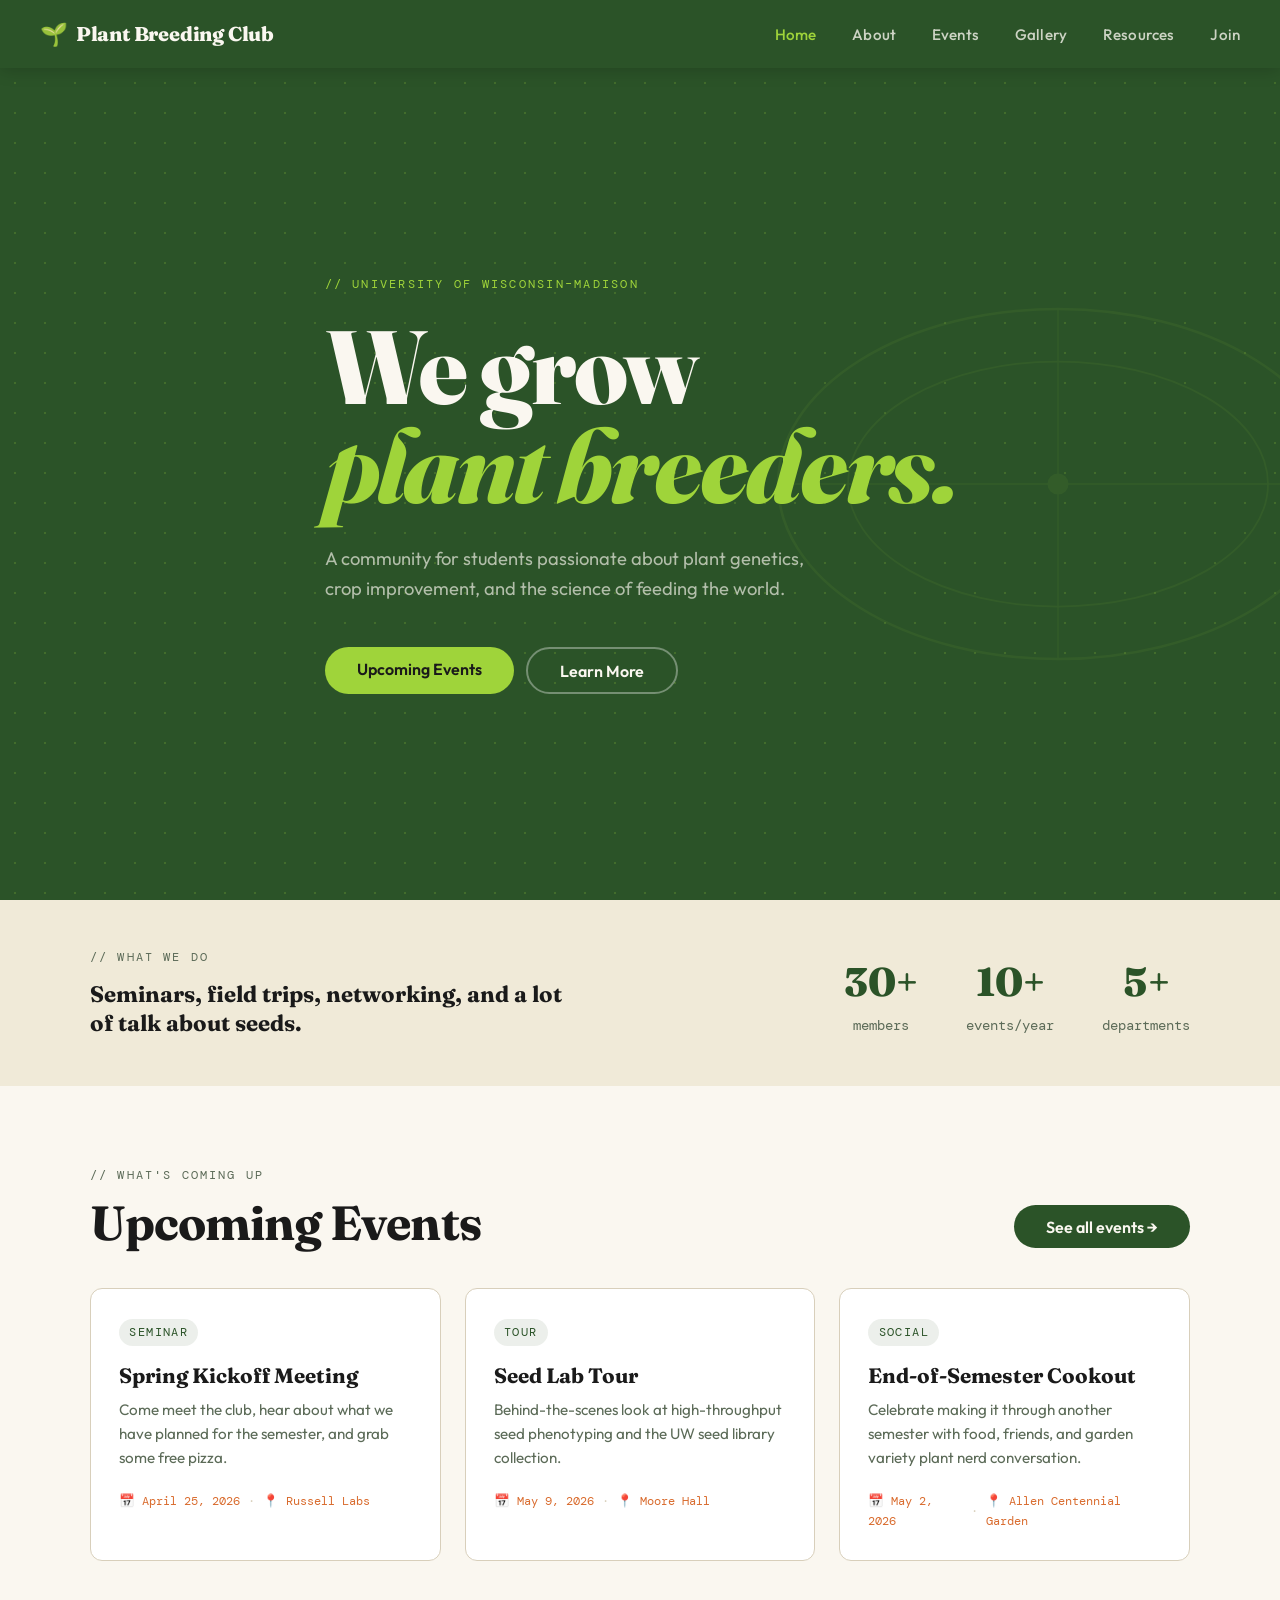
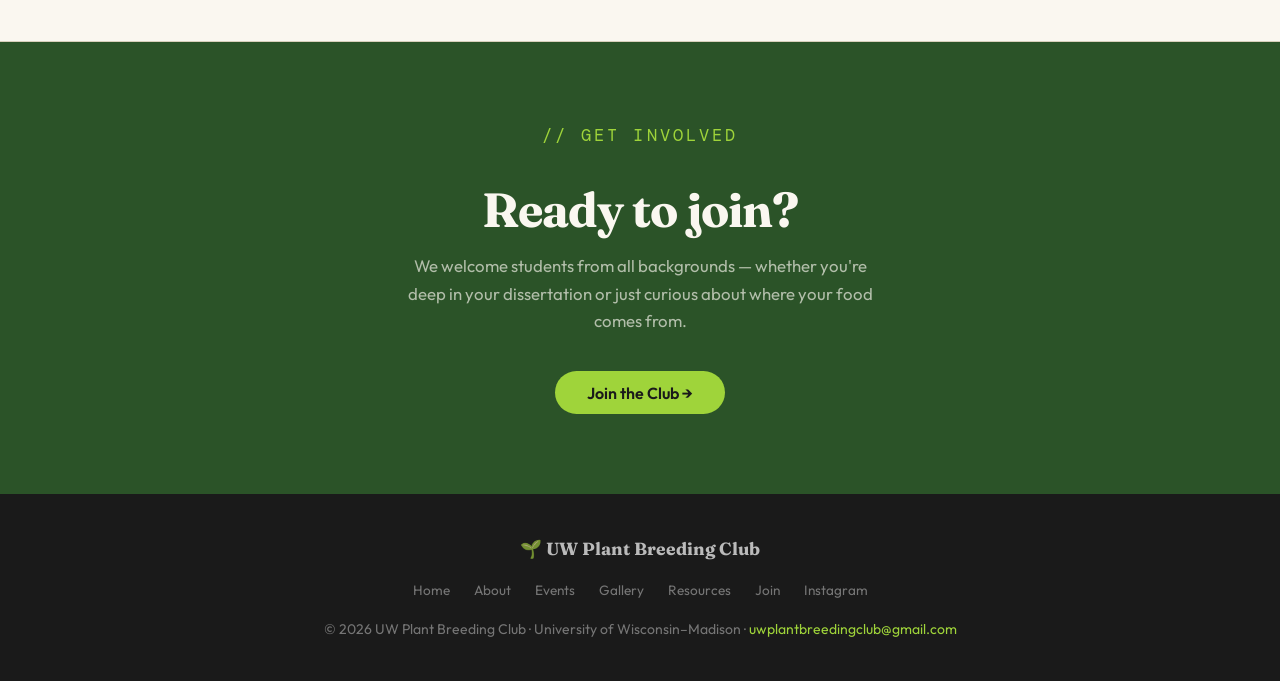
==== index.html @ 37b8fe3c "JAM More Updates. Thanks Claude" ====
<!DOCTYPE html>
<html lang="en">
<head>
  <meta charset="UTF-8" />
  <meta name="viewport" content="width=device-width, initial-scale=1.0" />
  <title>UW Plant Breeding Club</title>
  <meta name="description" content="The Plant Breeding Club at the University of Wisconsin–Madison. Growing the next generation of plant scientists." />
  <link rel="stylesheet" href="style.css" />
</head>
<body>

  <!-- ===================== NAV ===================== -->
  <nav class="nav">
    <a href="index.html" class="nav-logo">
      <span class="leaf">🌱</span> Plant Breeding Club
    </a>
    <button class="nav-hamburger" aria-label="Toggle menu">
      <span></span><span></span><span></span>
    </button>
    <ul class="nav-links">
      <li><a href="index.html">Home</a></li>
      <li><a href="about.html">About</a></li>
      <li><a href="events.html">Events</a></li>
      <li><a href="gallery.html">Gallery</a></li>
      <li><a href="resources.html">Resources</a></li>
      <li><a href="join.html">Join</a></li>
    </ul>
  </nav>

  <!-- ===================== HERO ===================== -->
  <section class="hero">
    <div class="hero-bg"></div>

    <!-- Decorative SVG seed shape -->
    <svg class="hero-blob" viewBox="0 0 400 400" xmlns="http://www.w3.org/2000/svg" aria-hidden="true">
      <ellipse cx="200" cy="200" rx="160" ry="100" fill="none" stroke="#9fd43a" stroke-width="1.5" />
      <ellipse cx="200" cy="200" rx="120" ry="70" fill="none" stroke="#9fd43a" stroke-width="1" />
      <line x1="40" y1="200" x2="360" y2="200" stroke="#9fd43a" stroke-width="0.75" />
      <line x1="200" y1="100" x2="200" y2="300" stroke="#9fd43a" stroke-width="0.75" />
      <circle cx="200" cy="200" r="6" fill="#9fd43a" />
    </svg>

    <div class="hero-content">
      <p class="hero-tag">// University of Wisconsin–Madison</p>
      <h1>We grow<br /><em>plant breeders.</em></h1>
      <p class="hero-sub">
        A community for students passionate about plant genetics, crop improvement,
        and the science of feeding the world.
      </p>
      <div class="hero-btns">
        <a href="events.html" class="btn btn-lime">Upcoming Events</a>
        <a href="about.html" class="btn btn-outline">Learn More</a>
      </div>
    </div>
  </section>

  <!-- ===================== INTRO STRIP ===================== -->
  <section style="background: var(--cream-dk); padding: 3rem 2.5rem;">
    <div class="section-inner" style="display: flex; align-items: center; justify-content: space-between; gap: 2rem; flex-wrap: wrap;">
      <div>
        <p class="tag">// What we do</p>
        <p style="font-family: var(--font-display); font-size: 1.4rem; font-weight: 700; color: var(--dark); max-width: 480px; line-height: 1.3;">
          Seminars, field trips, networking, and a lot of talk about seeds.
        </p>
      </div>
      <div style="display: flex; gap: 3rem; flex-wrap: wrap;">
        <div style="text-align: center;">
          <div style="font-family: var(--font-display); font-size: 2.5rem; font-weight: 800; color: var(--green);">
            <!--UPDATE: number of members -->
            30+
          </div>
          <div style="font-size: 0.85rem; color: var(--muted); font-family: var(--font-mono);">members</div>
        </div>
        <div style="text-align: center;">
          <div style="font-family: var(--font-display); font-size: 2.5rem; font-weight: 800; color: var(--green);">
            <!--UPDATE: events per year -->
            10+
          </div>
          <div style="font-size: 0.85rem; color: var(--muted); font-family: var(--font-mono);">events/year</div>
        </div>
        <div style="text-align: center;">
          <div style="font-family: var(--font-display); font-size: 2.5rem; font-weight: 800; color: var(--green);">
            <!--UPDATE: number of departments or programs represented -->
            5+
          </div>
          <div style="font-size: 0.85rem; color: var(--muted); font-family: var(--font-mono);">departments</div>
        </div>
      </div>
    </div>
  </section>

  <!-- ===================== UPCOMING EVENTS ===================== -->
  <section>
    <div class="section-inner">
      <div class="section-header">
        <div>
          <p class="tag">// What's coming up</p>
          <h2 class="section-title">Upcoming Events</h2>
        </div>
        <a href="events.html" class="btn btn-green">See all events →</a>
      </div>

      <div class="card-grid">

        <!-- EVENT CARD 1 — UPDATE as needed -->
        <div class="card">
          <span class="card-badge">Seminar</span>
          <h3>Spring Kickoff Meeting</h3>
          <p>Come meet the club, hear about what we have planned for the semester, and grab some free pizza.</p>
          <div class="card-meta">
            <span>📅 April 25, 2026</span>
            <span class="dot">·</span>
            <span>📍 Russell Labs</span>
          </div>
        </div>

        <!-- EVENT CARD 2 — UPDATE as needed -->
        <div class="card">
          <span class="card-badge">Tour</span>
          <h3>Seed Lab Tour</h3>
          <p>Behind-the-scenes look at high-throughput seed phenotyping and the UW seed library collection.</p>
          <div class="card-meta">
            <span>📅 May 9, 2026</span>
            <span class="dot">·</span>
            <span>📍 Moore Hall</span>
          </div>
        </div>

        <!-- EVENT CARD 3 — UPDATE as needed -->
        <div class="card">
          <span class="card-badge">Social</span>
          <h3>End-of-Semester Cookout</h3>
          <p>Celebrate making it through another semester with food, friends, and garden variety plant nerd conversation.</p>
          <div class="card-meta">
            <span>📅 May 2, 2026</span>
            <span class="dot">·</span>
            <span>📍 Allen Centennial Garden</span>
          </div>
        </div>

      </div>
    </div>
  </section>

  <hr />

  <!-- ===================== CTA BAND ===================== -->
  <section class="cta-band">
    <div class="section-inner">
      <p class="tag" style="color: var(--lime);">// Get involved</p>
      <h2 class="section-title">Ready to join?</h2>
      <p>
        We welcome students from all backgrounds — whether you're deep in your dissertation
        or just curious about where your food comes from.
      </p>
      <!--UPDATE: replace # with your actual signup link -->
      <a href="join.html" class="btn btn-lime">Join the Club →</a>
    </div>
  </section>

  <!-- ===================== FOOTER ===================== -->
  <footer>
    <div class="footer-inner">
      <div class="footer-logo">🌱 UW Plant Breeding Club</div>
      <ul class="footer-links">
        <li><a href="index.html">Home</a></li>
        <li><a href="about.html">About</a></li>
        <li><a href="events.html">Events</a></li>
        <li><a href="gallery.html">Gallery</a></li>
        <li><a href="resources.html">Resources</a></li>
        <li><a href="join.html">Join</a></li>
        <!--UPDATE: replace with your actual Instagram URL -->
        <li><a href="https://instagram.com/uwplantbreedingclub" target="_blank" rel="noopener">Instagram</a></li>
      </ul>
      <!--UPDATE: year and contact email -->
      <p>© 2026 UW Plant Breeding Club · University of Wisconsin–Madison · <a href="mailto:uwplantbreedingclub@gmail.com">uwplantbreedingclub@gmail.com</a></p>
    </div>
  </footer>

  <script src="script.js"></script>
</body>
</html>
---- style.css ----
/* ============================================================
   UW Plant Breeding Club — Main Stylesheet
   ============================================================ */

@import url('https://fonts.googleapis.com/css2?family=Fraunces:ital,opsz,wght@0,9..144,300..900;1,9..144,300..900&family=Outfit:wght@300;400;500;600&family=DM+Mono:ital,wght@0,400;0,500;1,400&display=swap');

/* ---- Variables ---- */
:root {
  --green:     #2b5328;
  --green-lt:  #3d7a38;
  --lime:      #9fd43a;
  --cream:     #faf7f0;
  --cream-dk:  #f0ead8;
  --dark:      #1a1a1a;
  --muted:     #5c6b58;
  --border:    #d8cfbb;
  --orange:    #d96b2d;

  --font-display: 'Fraunces', serif;
  --font-body:    'Outfit', sans-serif;
  --font-mono:    'DM Mono', monospace;

  --nav-h:  68px;
  --radius: 12px;
  --shadow: 0 4px 24px rgba(43, 83, 40, 0.12);
}

/* ---- Reset ---- */
*, *::before, *::after { box-sizing: border-box; margin: 0; padding: 0; }
html { scroll-behavior: smooth; }

body {
  font-family: var(--font-body);
  background: var(--cream);
  color: var(--dark);
  line-height: 1.65;
  overflow-x: hidden;
}

img { max-width: 100%; display: block; }
a { color: var(--green); text-decoration: none; }
a:hover { text-decoration: underline; }

/* ============================================================
   NAVIGATION
   ============================================================ */

.nav {
  position: sticky;
  top: 0;
  z-index: 100;
  background: var(--green);
  height: var(--nav-h);
  display: flex;
  align-items: center;
  justify-content: space-between;
  padding: 0 2.5rem;
  box-shadow: 0 2px 16px rgba(0, 0, 0, 0.18);
}

.nav-logo {
  font-family: var(--font-display);
  font-weight: 800;
  font-size: 1.25rem;
  color: var(--cream);
  letter-spacing: -0.01em;
  display: flex;
  align-items: center;
  gap: 0.5rem;
  line-height: 1;
}
.nav-logo:hover { text-decoration: none; }
.nav-logo .leaf { font-size: 1.4rem; }

.nav-links {
  display: flex;
  gap: 2.25rem;
  list-style: none;
}

.nav-links a {
  font-family: var(--font-body);
  font-weight: 500;
  font-size: 0.95rem;
  color: rgba(250, 247, 240, 0.78);
  transition: color 0.2s;
  letter-spacing: 0.01em;
}
.nav-links a:hover,
.nav-links a.active {
  color: var(--lime);
  text-decoration: none;
}

/* Hamburger */
.nav-hamburger {
  display: none;
  flex-direction: column;
  gap: 5px;
  cursor: pointer;
  background: none;
  border: none;
  padding: 4px;
}
.nav-hamburger span {
  display: block;
  width: 26px;
  height: 2px;
  background: var(--cream);
  border-radius: 2px;
  transition: all 0.3s;
}
.nav-hamburger.open span:nth-child(1) { transform: translateY(7px) rotate(45deg); }
.nav-hamburger.open span:nth-child(2) { opacity: 0; }
.nav-hamburger.open span:nth-child(3) { transform: translateY(-7px) rotate(-45deg); }

/* ============================================================
   HERO — index.html only
   ============================================================ */

.hero {
  min-height: calc(100vh - var(--nav-h));
  display: flex;
  align-items: center;
  justify-content: center;
  padding: 5rem 2.5rem;
  background: var(--green);
  position: relative;
  overflow: hidden;
}

/* Dotted seed grid background */
.hero-bg {
  position: absolute;
  inset: 0;
  background-image: radial-gradient(circle, rgba(159, 212, 58, 0.2) 1.5px, transparent 1.5px);
  background-size: 30px 30px;
  pointer-events: none;
}

/* Decorative blob */
.hero-blob {
  position: absolute;
  right: -10%;
  top: 50%;
  transform: translateY(-50%);
  width: 55vw;
  max-width: 700px;
  opacity: 0.07;
  pointer-events: none;
}

.hero-content {
  position: relative;
  z-index: 1;
  max-width: 820px;
}

.hero-tag {
  font-family: var(--font-mono);
  font-size: 0.78rem;
  letter-spacing: 0.18em;
  text-transform: uppercase;
  color: var(--lime);
  margin-bottom: 1.5rem;
}

.hero h1 {
  font-family: var(--font-display);
  font-size: clamp(3.2rem, 10vw, 6.5rem);
  font-weight: 800;
  color: var(--cream);
  line-height: 0.95;
  letter-spacing: -0.025em;
  margin-bottom: 1.75rem;
}
.hero h1 em {
  font-style: italic;
  color: var(--lime);
}

.hero-sub {
  font-size: 1.15rem;
  color: rgba(250, 247, 240, 0.65);
  max-width: 480px;
  margin-bottom: 2.75rem;
  line-height: 1.6;
}

.hero-btns {
  display: flex;
  flex-wrap: wrap;
  gap: 0.75rem;
}

/* ============================================================
   BUTTONS
   ============================================================ */

.btn {
  display: inline-block;
  padding: 0.85rem 2rem;
  border-radius: 100px;
  font-family: var(--font-body);
  font-weight: 600;
  font-size: 1rem;
  transition: all 0.2s;
  cursor: pointer;
  border: none;
  line-height: 1;
}

.btn-lime {
  background: var(--lime);
  color: var(--dark);
}
.btn-lime:hover {
  background: #b0e04a;
  transform: translateY(-2px);
  box-shadow: 0 8px 24px rgba(159, 212, 58, 0.4);
  text-decoration: none;
}

.btn-outline {
  background: transparent;
  color: var(--cream);
  border: 2px solid rgba(255, 255, 255, 0.35);
}
.btn-outline:hover {
  border-color: var(--lime);
  color: var(--lime);
  text-decoration: none;
  transform: translateY(-2px);
}

.btn-green {
  background: var(--green);
  color: var(--cream);
}
.btn-green:hover {
  background: var(--green-lt);
  transform: translateY(-2px);
  box-shadow: var(--shadow);
  text-decoration: none;
}

/* ============================================================
   PAGE HEADER — about / events / resources pages
   ============================================================ */

.page-header {
  background: var(--green);
  padding: 4.5rem 2.5rem 4rem;
  position: relative;
  overflow: hidden;
}
.page-header::after {
  content: '';
  position: absolute;
  inset: 0;
  background-image: radial-gradient(circle, rgba(159, 212, 58, 0.15) 1.5px, transparent 1.5px);
  background-size: 28px 28px;
  pointer-events: none;
}
.page-header-inner {
  max-width: 1100px;
  margin: 0 auto;
  position: relative;
  z-index: 1;
}
.page-header .tag {
  font-family: var(--font-mono);
  font-size: 0.75rem;
  letter-spacing: 0.18em;
  text-transform: uppercase;
  color: var(--lime);
  margin-bottom: 0.75rem;
}
.page-header h1 {
  font-family: var(--font-display);
  font-size: clamp(2.5rem, 6vw, 4rem);
  font-weight: 800;
  color: var(--cream);
  letter-spacing: -0.025em;
  line-height: 1;
  margin-bottom: 0.85rem;
}
.page-header p {
  color: rgba(250, 247, 240, 0.65);
  font-size: 1.1rem;
  max-width: 520px;
  line-height: 1.6;
}

/* ============================================================
   SECTIONS
   ============================================================ */

section { padding: 5rem 2.5rem; }

.section-inner {
  max-width: 1100px;
  margin: 0 auto;
}

.tag {
  font-family: var(--font-mono);
  font-size: 0.75rem;
  letter-spacing: 0.18em;
  text-transform: uppercase;
  color: var(--muted);
  margin-bottom: 0.75rem;
}

.section-title {
  font-family: var(--font-display);
  font-size: clamp(2rem, 5vw, 3rem);
  font-weight: 700;
  color: var(--dark);
  line-height: 1.05;
  margin-bottom: 1rem;
  letter-spacing: -0.02em;
}

.section-intro {
  font-size: 1.05rem;
  color: var(--muted);
  max-width: 560px;
  margin-bottom: 3rem;
  line-height: 1.65;
}

.section-header {
  display: flex;
  align-items: flex-end;
  justify-content: space-between;
  margin-bottom: 2.5rem;
  flex-wrap: wrap;
  gap: 1rem;
}
.section-header .section-title { margin-bottom: 0; }

/* ============================================================
   CARDS
   ============================================================ */

.card-grid {
  display: grid;
  grid-template-columns: repeat(auto-fill, minmax(300px, 1fr));
  gap: 1.5rem;
}

.card {
  background: white;
  border-radius: var(--radius);
  padding: 1.75rem;
  border: 1px solid var(--border);
  transition: transform 0.22s, box-shadow 0.22s;
}
.card:hover {
  transform: translateY(-5px);
  box-shadow: var(--shadow);
}

.card-badge {
  font-family: var(--font-mono);
  font-size: 0.72rem;
  letter-spacing: 0.12em;
  text-transform: uppercase;
  color: var(--green);
  background: rgba(43, 83, 40, 0.09);
  display: inline-block;
  padding: 0.25rem 0.65rem;
  border-radius: 100px;
  margin-bottom: 1.1rem;
}

.card h3 {
  font-family: var(--font-display);
  font-size: 1.3rem;
  font-weight: 700;
  margin-bottom: 0.55rem;
  color: var(--dark);
  line-height: 1.2;
}

.card p {
  font-size: 0.95rem;
  color: var(--muted);
  line-height: 1.6;
}

.card-meta {
  display: flex;
  align-items: center;
  gap: 0.5rem;
  font-family: var(--font-mono);
  font-size: 0.78rem;
  color: var(--orange);
  margin-top: 1.25rem;
}
.card-meta .dot { color: var(--border); }

/* ============================================================
   CTA BAND
   ============================================================ */

.cta-band {
  background: var(--green);
  padding: 5rem 2.5rem;
  text-align: center;
}
.cta-band .section-title { color: var(--cream); }
.cta-band p { color: rgba(250, 247, 240, 0.65); font-size: 1.05rem; max-width: 480px; margin: 0 auto 2.25rem; }

/* ============================================================
   ABOUT PAGE
   ============================================================ */

.about-grid {
  display: grid;
  grid-template-columns: 1.1fr 0.9fr;
  gap: 5rem;
  align-items: start;
}

.about-body p {
  font-size: 1.05rem;
  color: var(--muted);
  margin-bottom: 1.25rem;
  line-height: 1.7;
}
.about-body p:last-child { margin-bottom: 0; }

.stat-grid {
  display: grid;
  grid-template-columns: 1fr 1fr;
  gap: 1.1rem;
}

.stat-box {
  background: white;
  border: 1px solid var(--border);
  border-radius: var(--radius);
  padding: 1.5rem;
  text-align: center;
}
.stat-num {
  font-family: var(--font-display);
  font-size: 2.5rem;
  font-weight: 800;
  color: var(--green);
  line-height: 1;
}
.stat-label {
  font-size: 0.85rem;
  color: var(--muted);
  margin-top: 0.3rem;
}

.values-grid {
  display: grid;
  grid-template-columns: repeat(auto-fill, minmax(260px, 1fr));
  gap: 1.25rem;
  margin-top: 1rem;
}

.value-card {
  background: white;
  border: 1px solid var(--border);
  border-radius: var(--radius);
  padding: 1.5rem;
}
.value-icon { font-size: 1.75rem; margin-bottom: 0.75rem; }
.value-card h4 {
  font-family: var(--font-display);
  font-size: 1.1rem;
  font-weight: 700;
  margin-bottom: 0.4rem;
  color: var(--dark);
}
.value-card p { font-size: 0.9rem; color: var(--muted); line-height: 1.55; }

/* ============================================================
   EVENTS PAGE
   ============================================================ */

.events-list { display: grid; gap: 1.25rem; }

.event-card {
  background: white;
  border: 1px solid var(--border);
  border-radius: var(--radius);
  padding: 1.75rem 2rem;
  display: grid;
  grid-template-columns: auto 1fr auto;
  gap: 1.75rem;
  align-items: center;
  transition: transform 0.2s, box-shadow 0.2s;
}
.event-card:hover {
  transform: translateX(4px);
  box-shadow: var(--shadow);
}

.event-date-box {
  text-align: center;
  background: var(--green);
  color: var(--cream);
  border-radius: 10px;
  padding: 0.75rem 1rem;
  min-width: 64px;
}
.event-month {
  font-family: var(--font-mono);
  font-size: 0.68rem;
  letter-spacing: 0.12em;
  text-transform: uppercase;
  color: var(--lime);
  line-height: 1;
}
.event-day {
  font-family: var(--font-display);
  font-size: 2rem;
  font-weight: 800;
  line-height: 1.1;
}

.event-info h3 {
  font-family: var(--font-display);
  font-size: 1.2rem;
  font-weight: 700;
  color: var(--dark);
  margin-bottom: 0.3rem;
}
.event-info p { font-size: 0.9rem; color: var(--muted); line-height: 1.5; }
.event-meta {
  display: flex;
  gap: 1rem;
  margin-top: 0.5rem;
  font-family: var(--font-mono);
  font-size: 0.75rem;
  color: var(--muted);
}
.event-type-badge {
  display: inline-block;
  font-family: var(--font-mono);
  font-size: 0.68rem;
  letter-spacing: 0.1em;
  text-transform: uppercase;
  padding: 0.2rem 0.55rem;
  border-radius: 100px;
  background: rgba(43, 83, 40, 0.09);
  color: var(--green);
}

/* ============================================================
   RESOURCES PAGE
   ============================================================ */

.resources-section { padding: 3.5rem 2.5rem; }
.resources-section + .resources-section { padding-top: 0; }

.resource-group { margin-bottom: 3rem; }
.resource-group-title {
  font-family: var(--font-display);
  font-size: 1.5rem;
  font-weight: 700;
  color: var(--dark);
  margin-bottom: 1.1rem;
  display: flex;
  align-items: center;
  gap: 0.5rem;
}

.resource-list { display: grid; gap: 0.85rem; }

.resource-item {
  background: white;
  border: 1px solid var(--border);
  border-radius: var(--radius);
  padding: 1.1rem 1.5rem;
  display: flex;
  align-items: center;
  gap: 1.1rem;
  transition: all 0.2s;
  text-decoration: none;
}
.resource-item:hover {
  border-color: var(--green);
  box-shadow: var(--shadow);
  transform: translateX(5px);
  text-decoration: none;
}
.resource-icon { font-size: 1.4rem; flex-shrink: 0; }
.resource-text h4 {
  font-size: 0.95rem;
  font-weight: 600;
  color: var(--dark);
  margin-bottom: 0.15rem;
}
.resource-text p { font-size: 0.85rem; color: var(--muted); line-height: 1.4; }
.resource-arrow {
  margin-left: auto;
  color: var(--muted);
  font-size: 1.1rem;
  flex-shrink: 0;
  transition: transform 0.2s, color 0.2s;
}
.resource-item:hover .resource-arrow {
  transform: translateX(3px);
  color: var(--green);
}

/* ============================================================
   FOOTER
   ============================================================ */

footer {
  background: var(--dark);
  color: rgba(255, 255, 255, 0.4);
  padding: 2.5rem 2.5rem;
  text-align: center;
  font-size: 0.875rem;
}
footer a { color: var(--lime); }
footer a:hover { color: #b0e04a; }
.footer-inner { max-width: 1100px; margin: 0 auto; }
.footer-logo {
  font-family: var(--font-display);
  font-size: 1.1rem;
  font-weight: 700;
  color: rgba(255, 255, 255, 0.7);
  margin-bottom: 0.5rem;
}
.footer-links {
  display: flex;
  justify-content: center;
  gap: 1.5rem;
  list-style: none;
  margin: 1rem 0;
  flex-wrap: wrap;
}
.footer-links a { color: rgba(255, 255, 255, 0.4); font-size: 0.85rem; }
.footer-links a:hover { color: var(--lime); }

/* ============================================================
   DIVIDER
   ============================================================ */

hr {
  border: none;
  border-top: 1px solid var(--border);
  margin: 0;
}

/* ============================================================
   RESPONSIVE
   ============================================================ */

@media (max-width: 768px) {
  .nav { padding: 0 1.5rem; }

  .nav-links {
    display: none;
    flex-direction: column;
    position: absolute;
    top: var(--nav-h);
    left: 0;
    right: 0;
    background: var(--green);
    padding: 1.25rem 1.5rem 1.75rem;
    gap: 1.1rem;
    box-shadow: 0 8px 24px rgba(0, 0, 0, 0.15);
  }
  .nav-links.open { display: flex; }
  .nav-hamburger { display: flex; }

  section { padding: 3.5rem 1.5rem; }
  .page-header { padding: 3rem 1.5rem 2.75rem; }

  .hero { padding: 3.5rem 1.5rem; min-height: auto; }
  .hero h1 { font-size: clamp(2.8rem, 14vw, 5rem); }

  .about-grid { grid-template-columns: 1fr; gap: 2.5rem; }

  .event-card {
    grid-template-columns: auto 1fr;
    grid-template-rows: auto auto;
  }
  .event-card .btn { grid-column: 2; }

  .resource-item { flex-wrap: wrap; }
  .resource-arrow { display: none; }
}
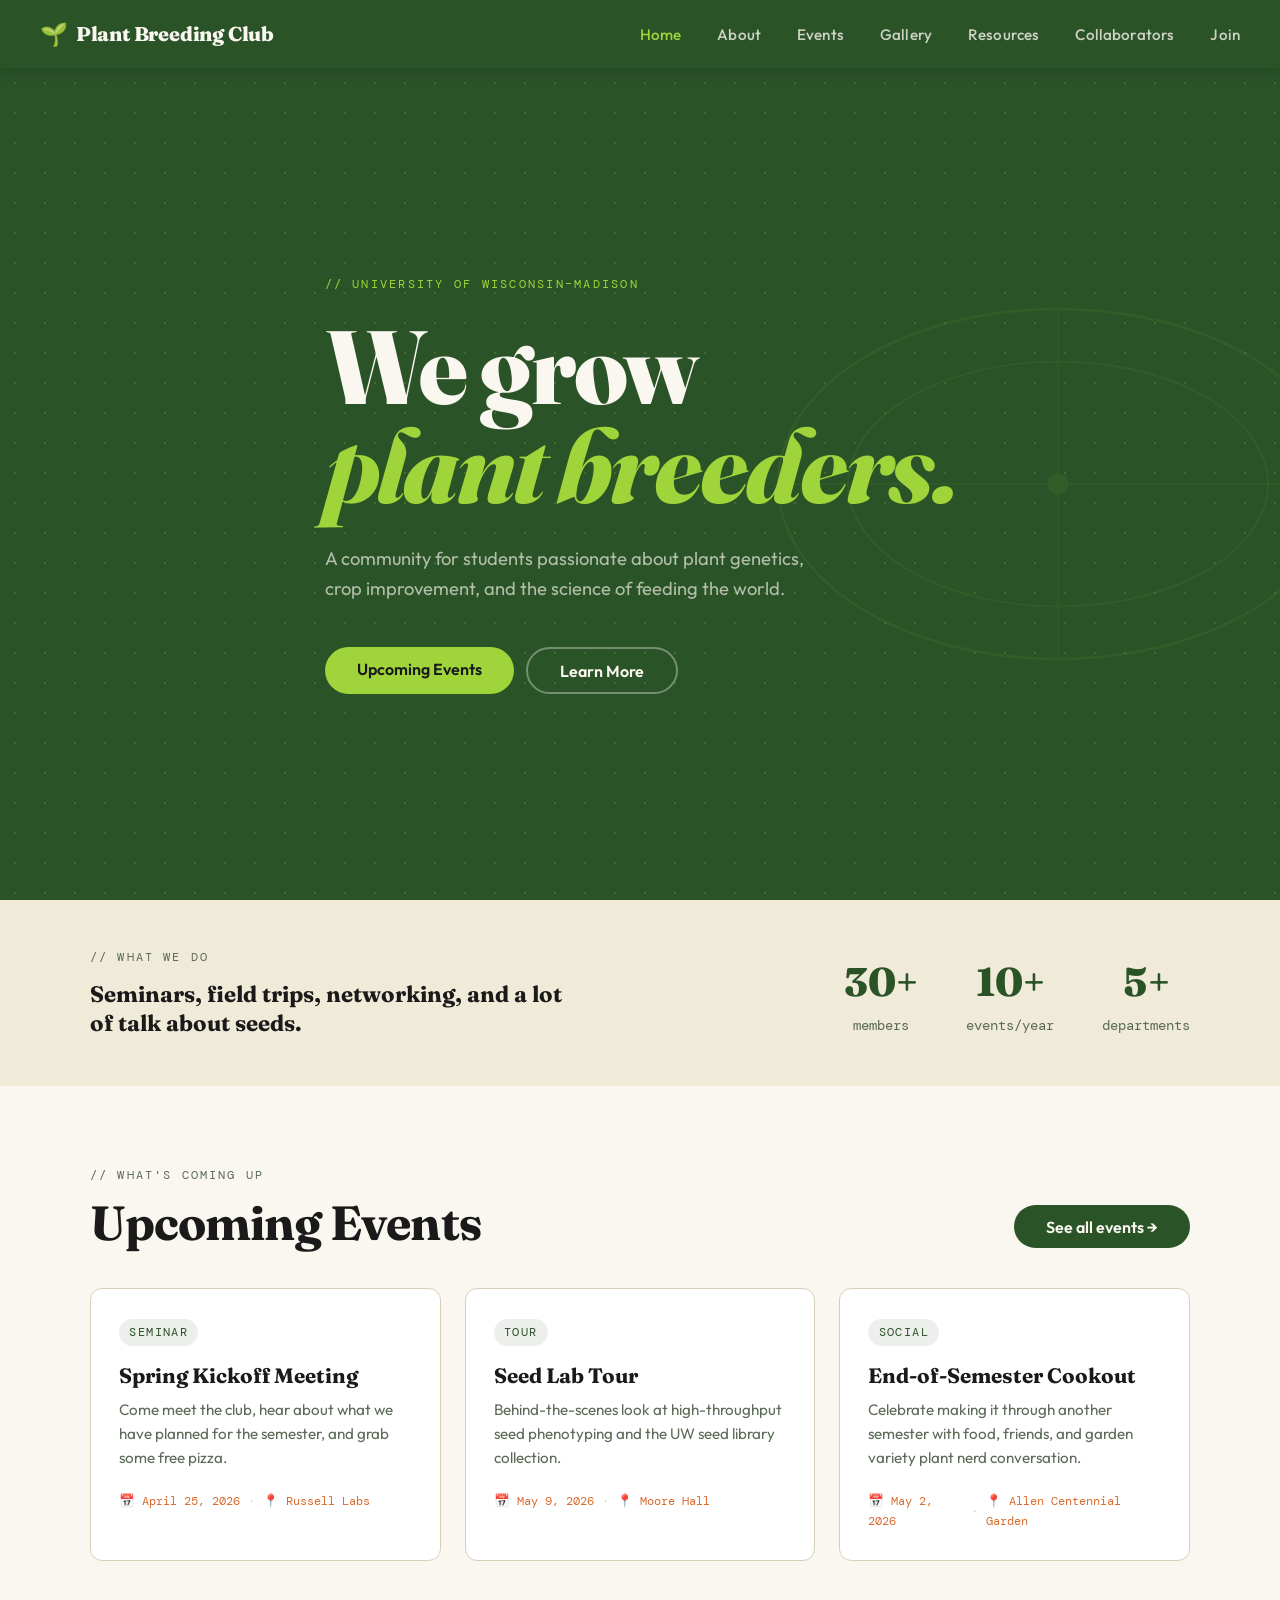
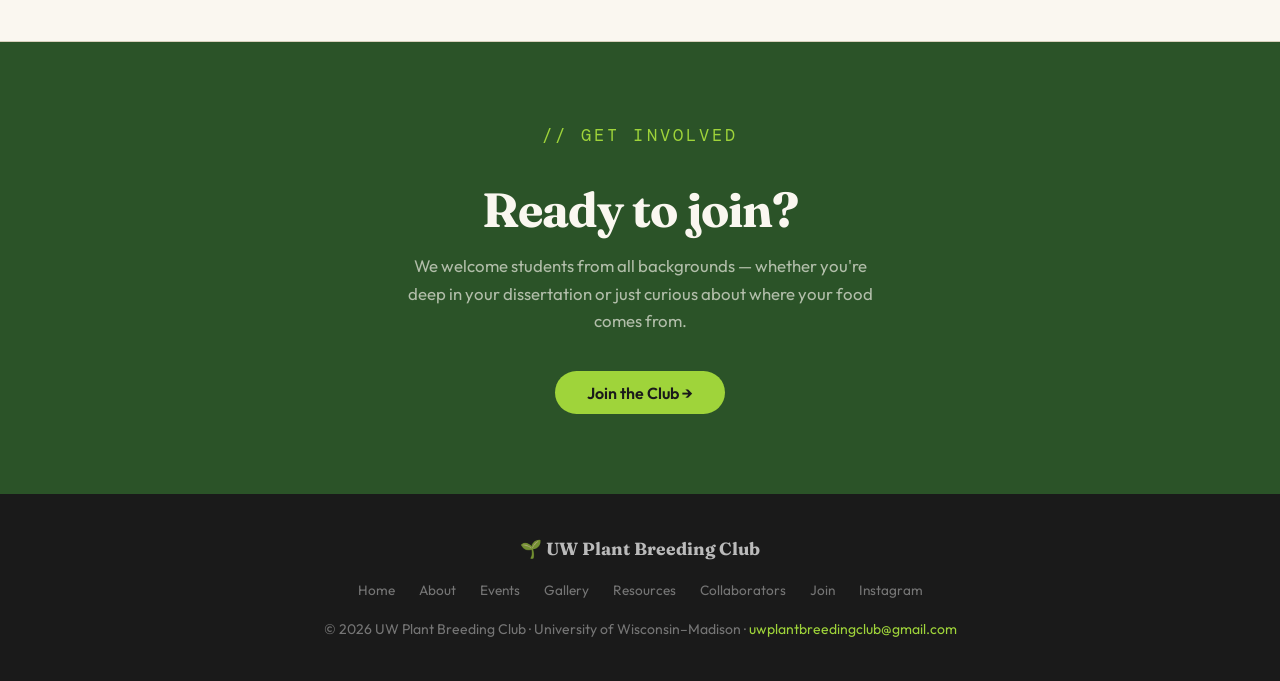
==== commit e9ced4a4: "JAM" ====
--- a/index.html
+++ b/index.html
@@ -23,6 +23,7 @@
       <li><a href="events.html">Events</a></li>
       <li><a href="gallery.html">Gallery</a></li>
       <li><a href="resources.html">Resources</a></li>
+      <li><a href="collaborators.html">Collaborators</a></li>
       <li><a href="join.html">Join</a></li>
     </ul>
   </nav>
@@ -168,6 +169,7 @@
         <li><a href="events.html">Events</a></li>
         <li><a href="gallery.html">Gallery</a></li>
         <li><a href="resources.html">Resources</a></li>
+        <li><a href="collaborators.html">Collaborators</a></li>
         <li><a href="join.html">Join</a></li>
         <!--UPDATE: replace with your actual Instagram URL -->
         <li><a href="https://instagram.com/uwplantbreedingclub" target="_blank" rel="noopener">Instagram</a></li>
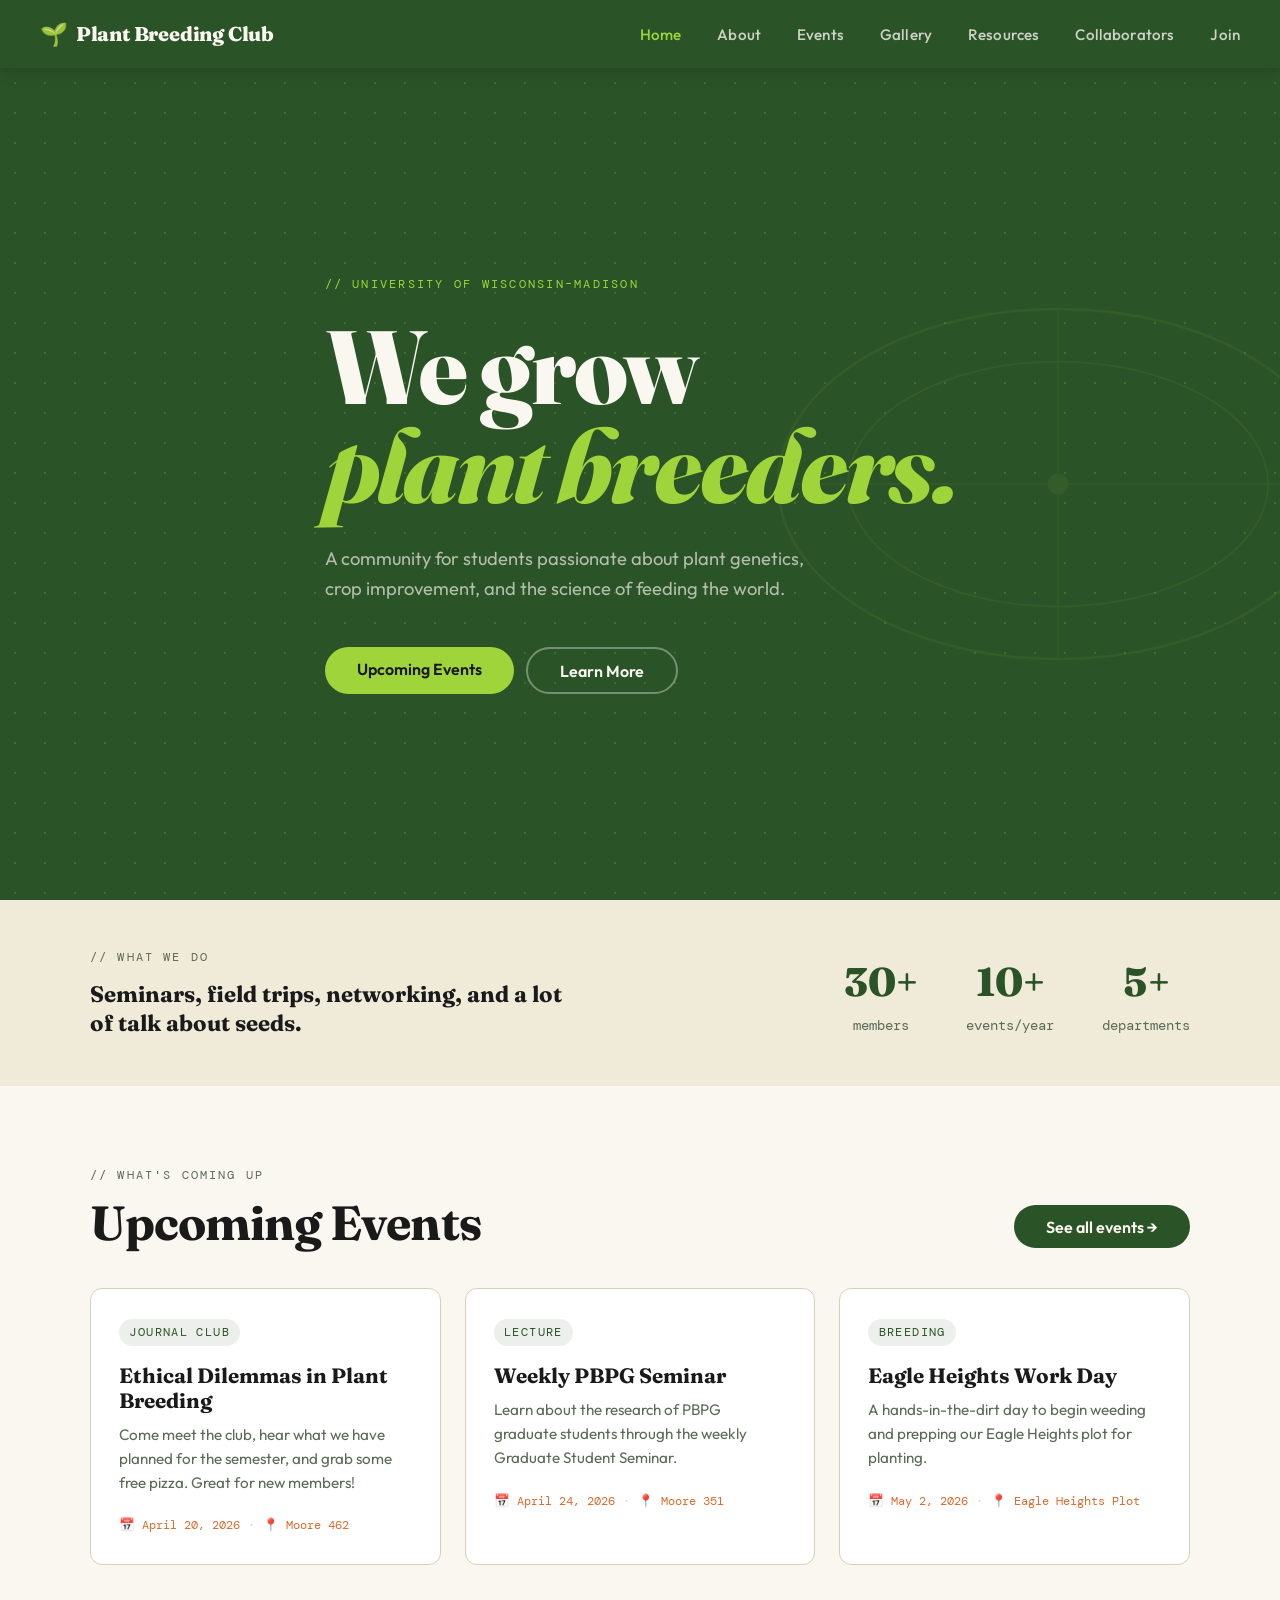
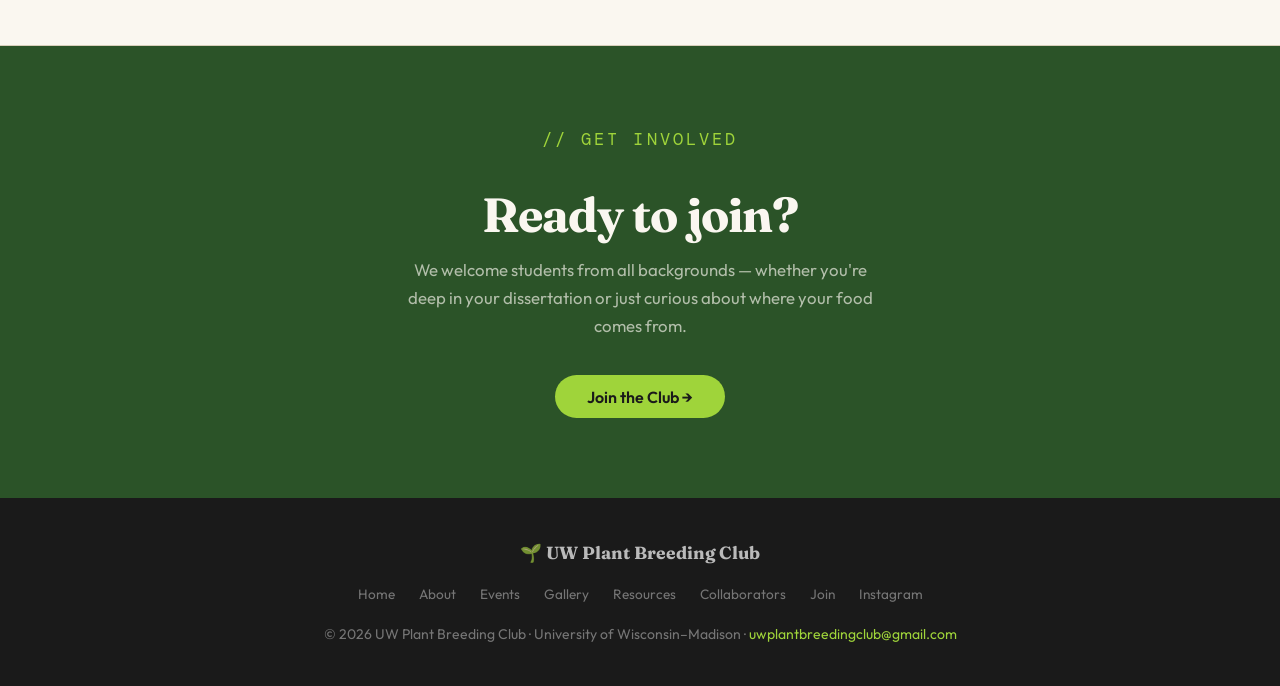
==== commit e933a1ec: "Add files via upload" ====
--- a/index.html
+++ b/index.html
@@ -103,39 +103,39 @@
 
       <div class="card-grid">
 
-        <!-- EVENT CARD 1 — UPDATE as needed -->
+        <!-- EVENT CARD 1 -->
         <div class="card">
-          <span class="card-badge">Seminar</span>
-          <h3>Spring Kickoff Meeting</h3>
-          <p>Come meet the club, hear about what we have planned for the semester, and grab some free pizza.</p>
+          <span class="card-badge">Journal Club</span>
+          <h3>Ethical Dilemmas in Plant Breeding</h3>
+          <p>Come meet the club, hear what we have planned for the semester, and grab some free pizza. Great for new members!</p>
           <div class="card-meta">
-            <span>📅 April 25, 2026</span>
+            <span>📅 April 20, 2026</span>
             <span class="dot">·</span>
-            <span>📍 Russell Labs</span>
+            <span>📍 Moore 462</span>
           </div>
         </div>
 
-        <!-- EVENT CARD 2 — UPDATE as needed -->
+        <!-- EVENT CARD 2 -->
         <div class="card">
-          <span class="card-badge">Tour</span>
-          <h3>Seed Lab Tour</h3>
-          <p>Behind-the-scenes look at high-throughput seed phenotyping and the UW seed library collection.</p>
+          <span class="card-badge">Lecture</span>
+          <h3>Weekly PBPG Seminar</h3>
+          <p>Learn about the research of PBPG graduate students through the weekly Graduate Student Seminar.</p>
           <div class="card-meta">
-            <span>📅 May 9, 2026</span>
+            <span>📅 April 24, 2026</span>
             <span class="dot">·</span>
-            <span>📍 Moore Hall</span>
+            <span>📍 Moore 351</span>
           </div>
         </div>
 
-        <!-- EVENT CARD 3 — UPDATE as needed -->
+        <!-- EVENT CARD 3 -->
         <div class="card">
-          <span class="card-badge">Social</span>
-          <h3>End-of-Semester Cookout</h3>
-          <p>Celebrate making it through another semester with food, friends, and garden variety plant nerd conversation.</p>
+          <span class="card-badge">Breeding</span>
+          <h3>Eagle Heights Work Day</h3>
+          <p>A hands-in-the-dirt day to begin weeding and prepping our Eagle Heights plot for planting.</p>
           <div class="card-meta">
             <span>📅 May 2, 2026</span>
             <span class="dot">·</span>
-            <span>📍 Allen Centennial Garden</span>
+            <span>📍 Eagle Heights Plot</span>
           </div>
         </div>
 
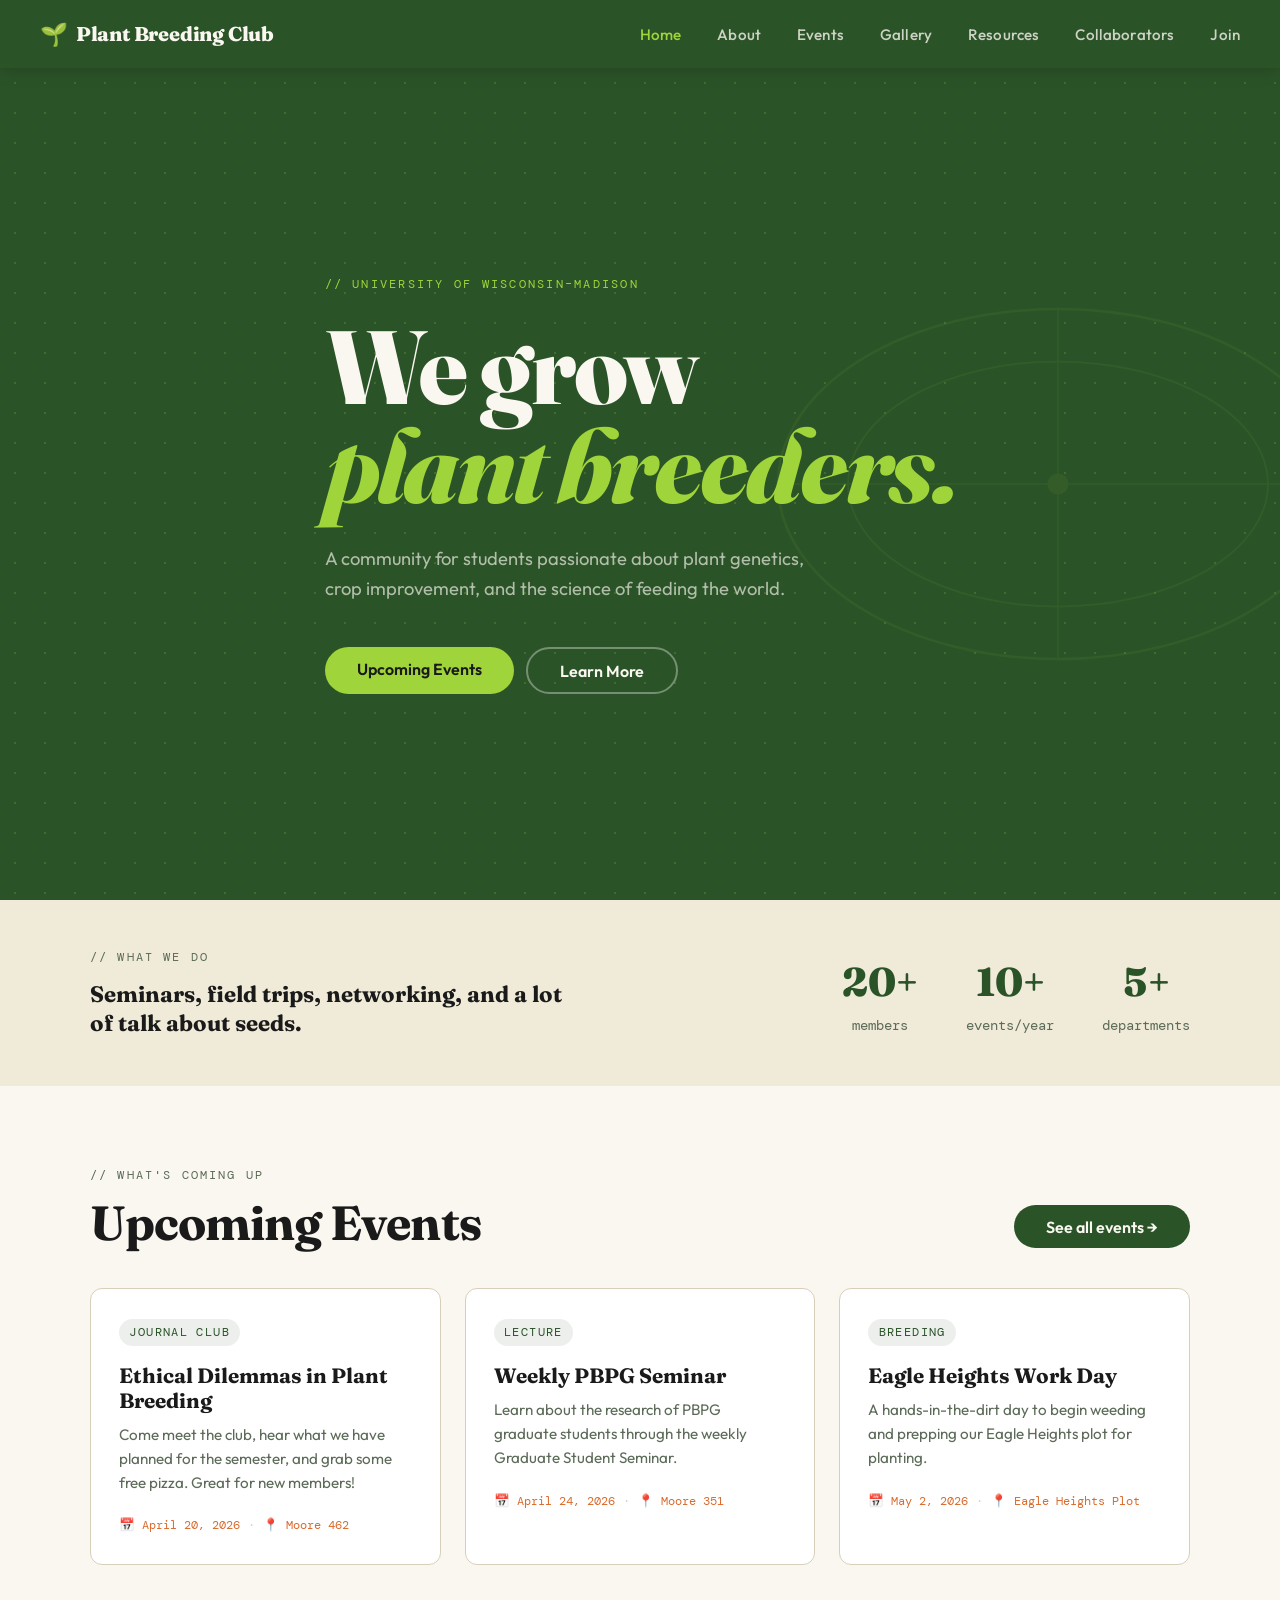
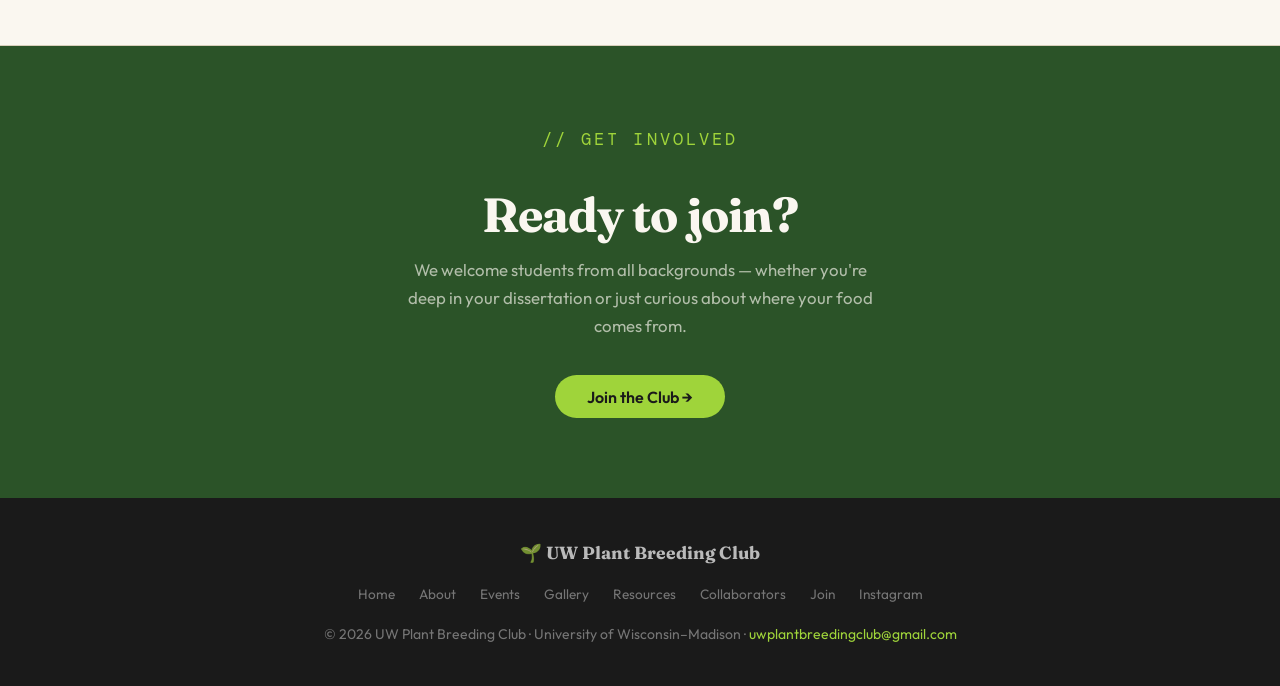
==== commit 4e45440a: "Update index.html" ====
--- a/index.html
+++ b/index.html
@@ -68,7 +68,7 @@
         <div style="text-align: center;">
           <div style="font-family: var(--font-display); font-size: 2.5rem; font-weight: 800; color: var(--green);">
             <!--UPDATE: number of members -->
-            30+
+            20+
           </div>
           <div style="font-size: 0.85rem; color: var(--muted); font-family: var(--font-mono);">members</div>
         </div>
@@ -81,7 +81,7 @@
         </div>
         <div style="text-align: center;">
           <div style="font-family: var(--font-display); font-size: 2.5rem; font-weight: 800; color: var(--green);">
-            <!--UPDATE: number of departments or programs represented -->
+            <!--UPDATE: number of crops represented -->
             5+
           </div>
           <div style="font-size: 0.85rem; color: var(--muted); font-family: var(--font-mono);">departments</div>
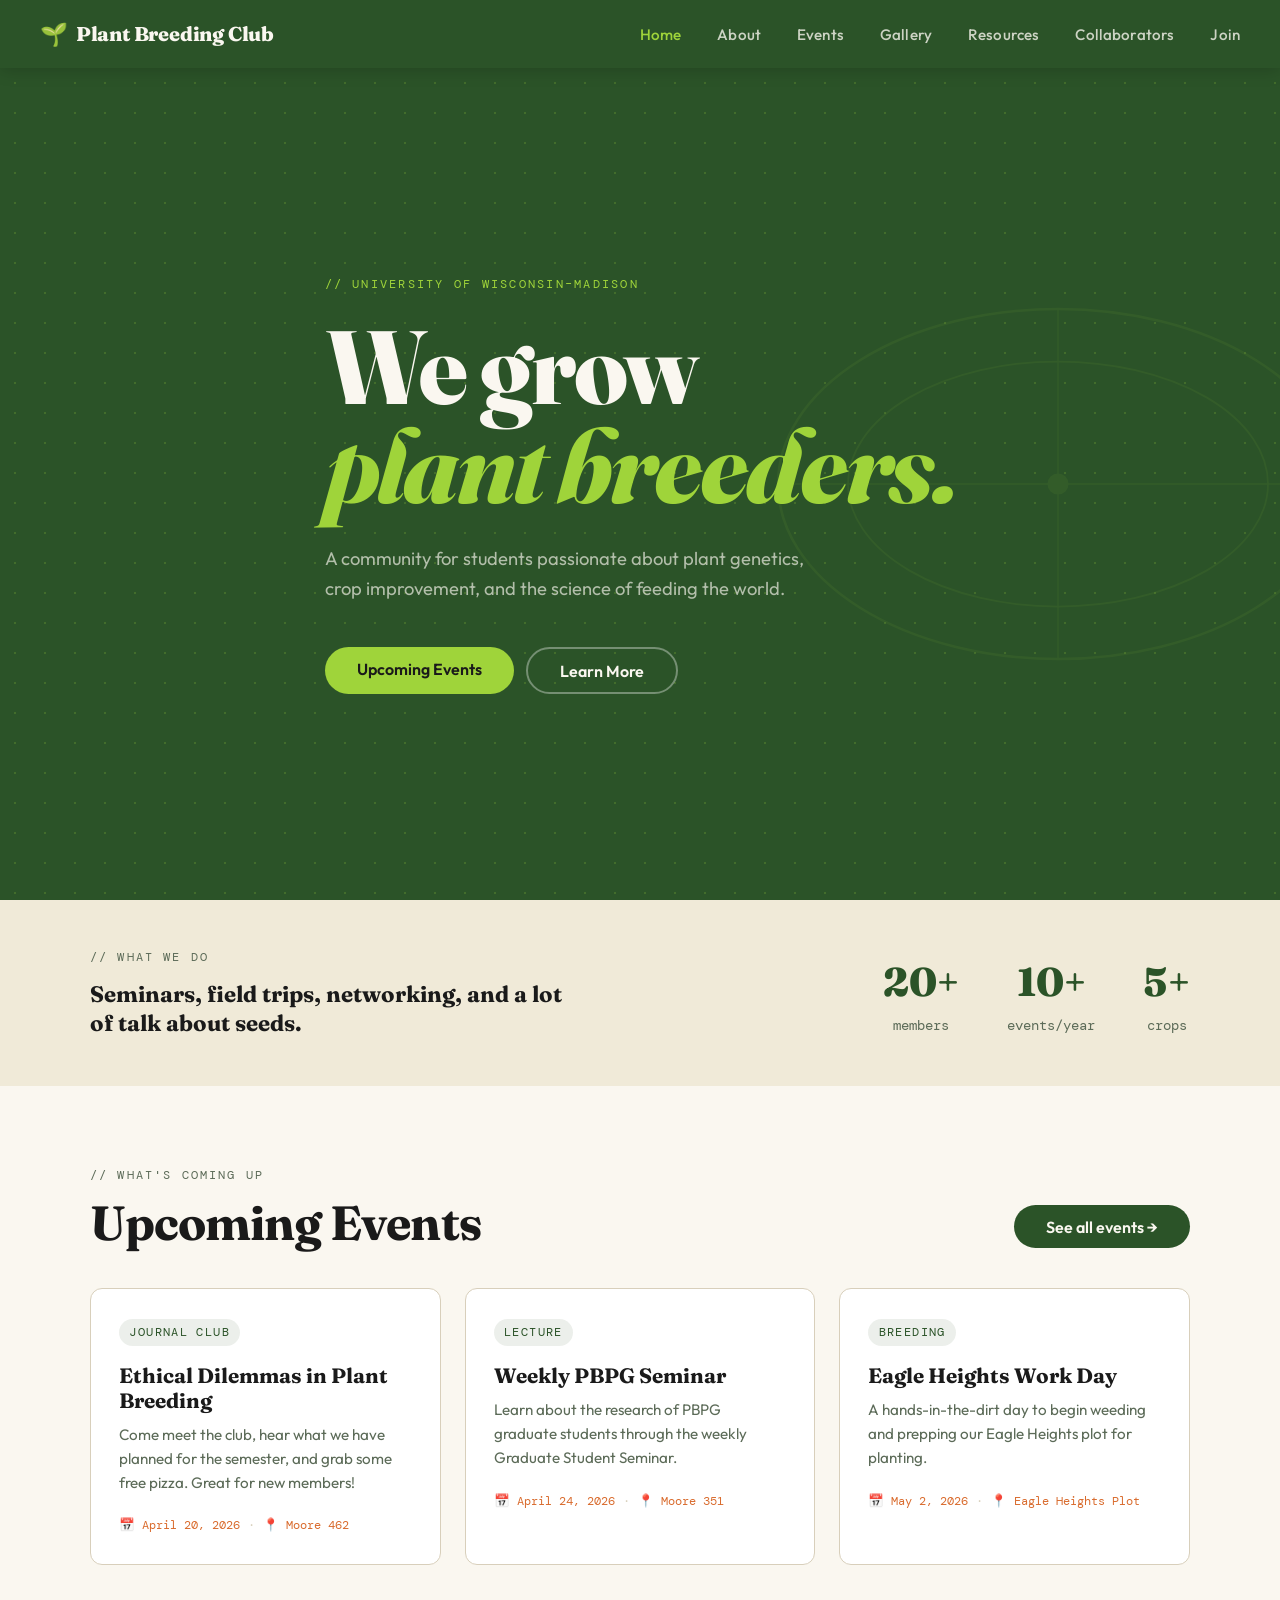
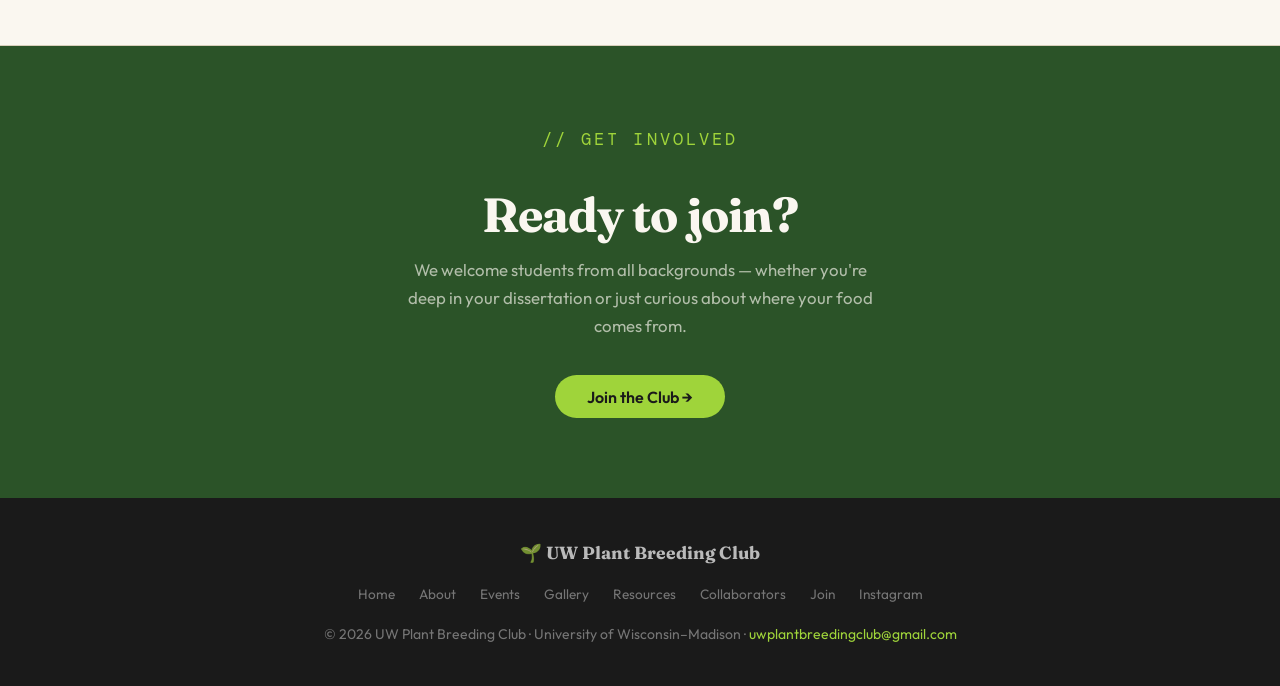
==== commit bedc17aa: "Update index.html" ====
--- a/index.html
+++ b/index.html
@@ -84,7 +84,7 @@
             <!--UPDATE: number of crops represented -->
             5+
           </div>
-          <div style="font-size: 0.85rem; color: var(--muted); font-family: var(--font-mono);">departments</div>
+          <div style="font-size: 0.85rem; color: var(--muted); font-family: var(--font-mono);">crops</div>
         </div>
       </div>
     </div>
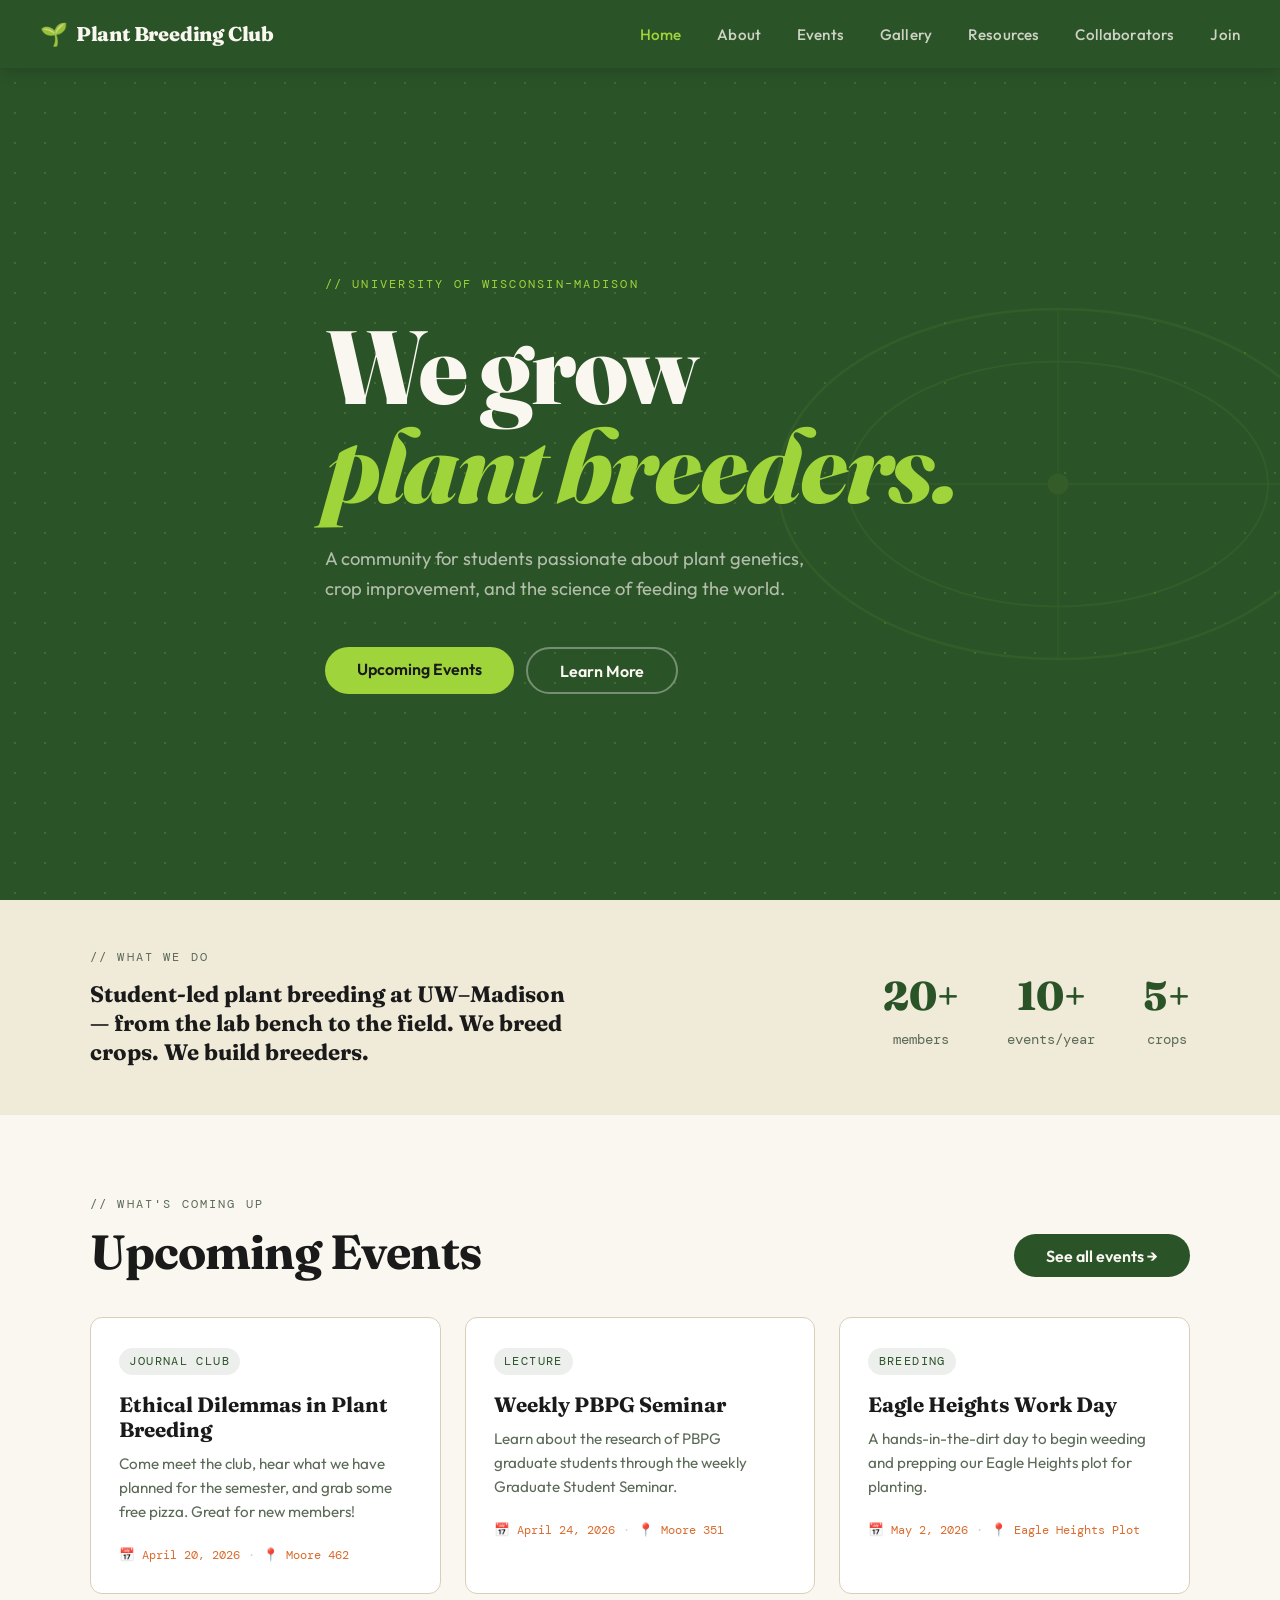
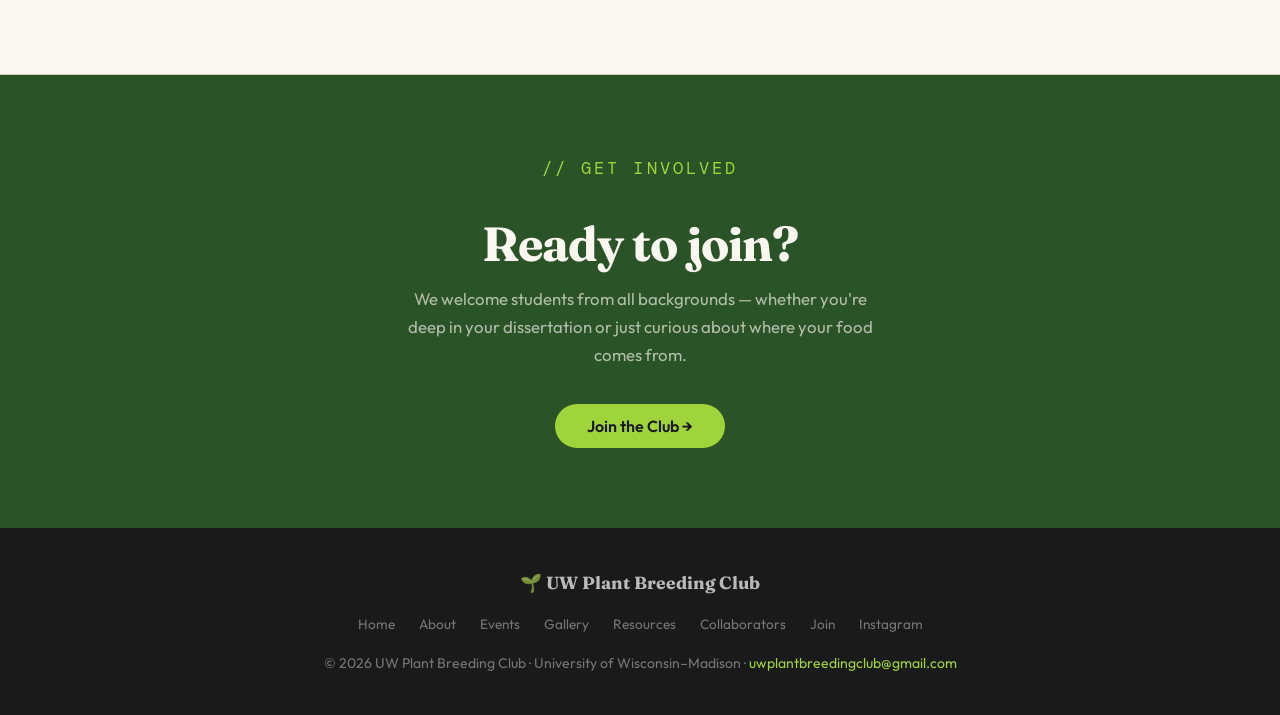
==== commit 1a2166e0: "Update index.html" ====
--- a/index.html
+++ b/index.html
@@ -61,7 +61,7 @@
       <div>
         <p class="tag">// What we do</p>
         <p style="font-family: var(--font-display); font-size: 1.4rem; font-weight: 700; color: var(--dark); max-width: 480px; line-height: 1.3;">
-          Seminars, field trips, networking, and a lot of talk about seeds.
+          Student-led plant breeding at UW–Madison — from the lab bench to the field. We breed crops. We build breeders.
         </p>
       </div>
       <div style="display: flex; gap: 3rem; flex-wrap: wrap;">
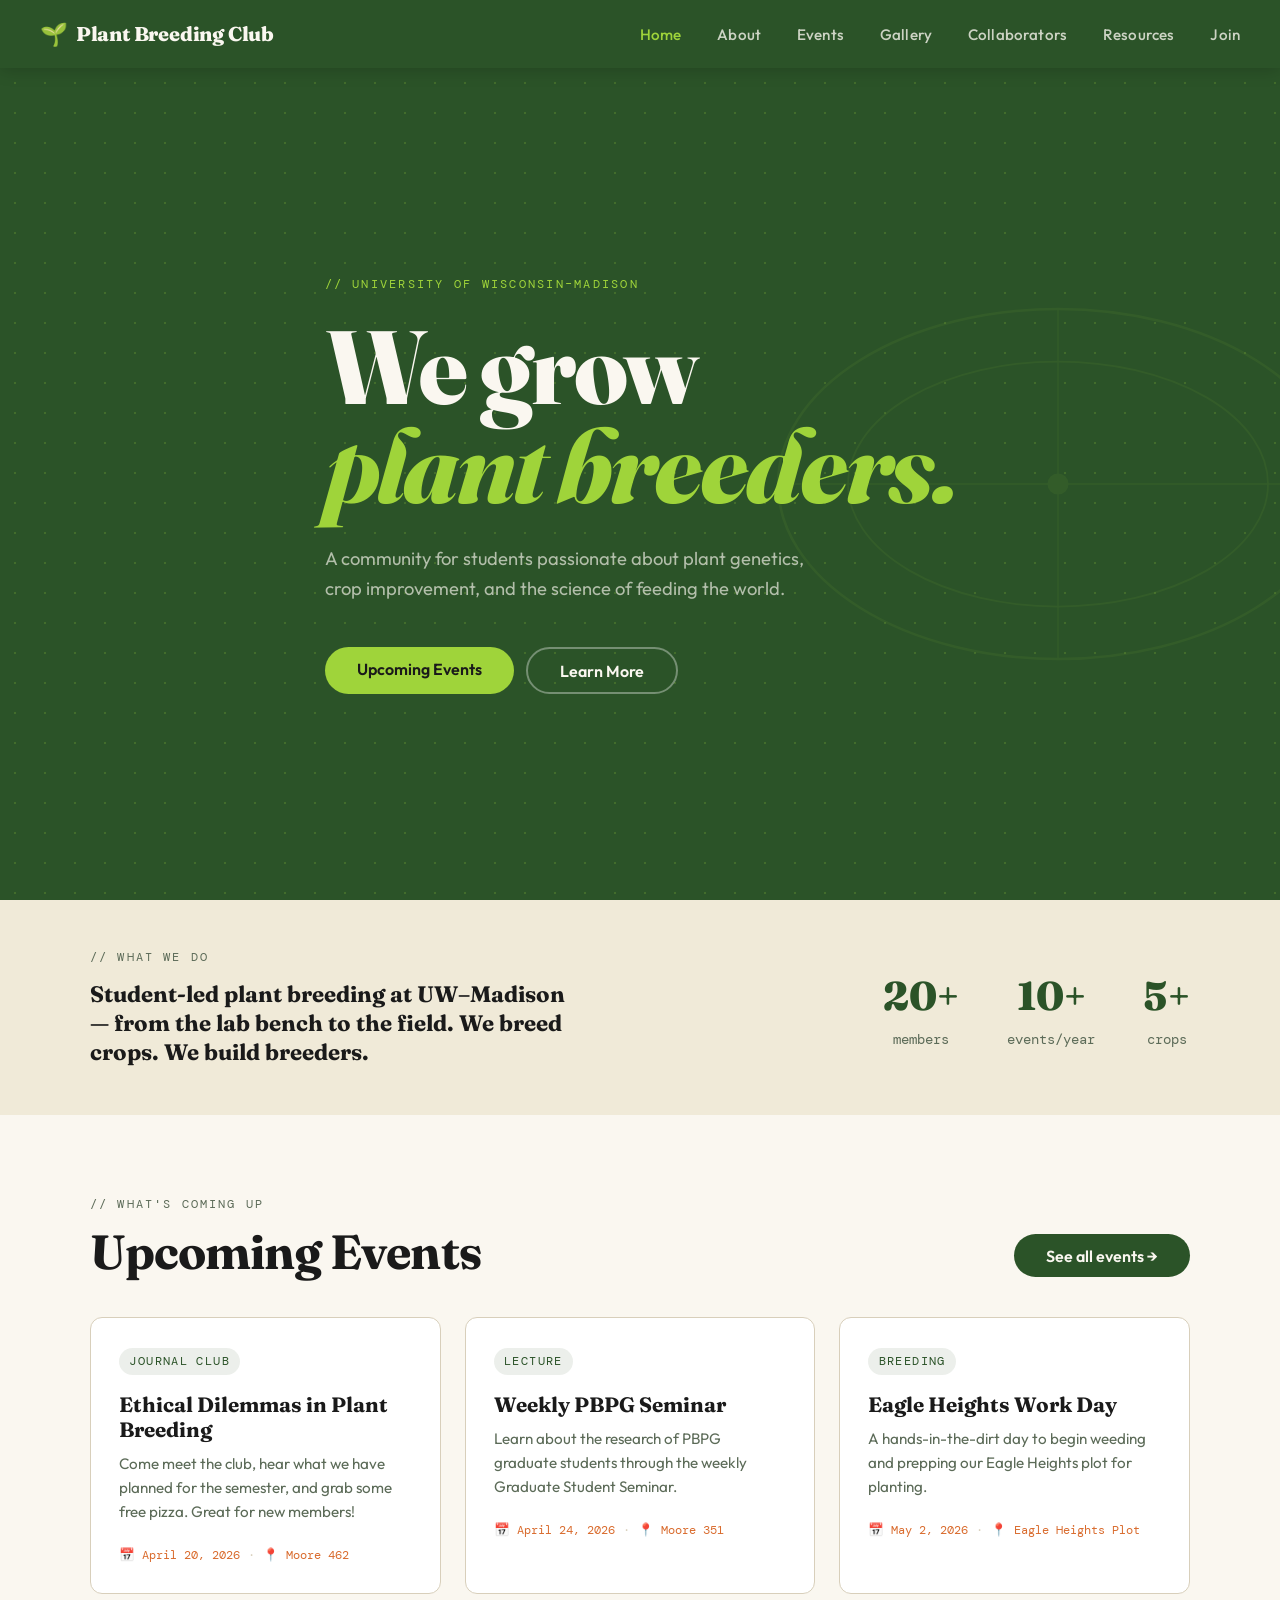
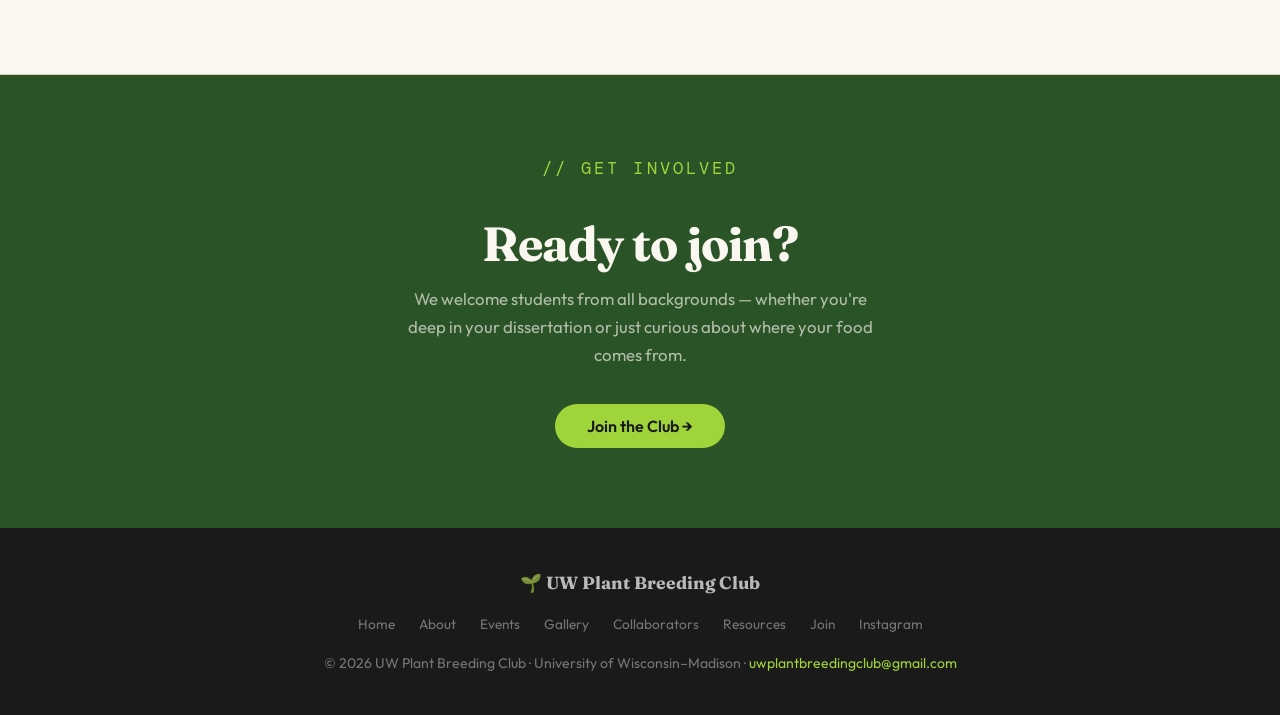
==== commit 9d1d2bde: "Rename index_2.html to index.html" ====
--- a/index.html
+++ b/index.html
@@ -22,8 +22,8 @@
       <li><a href="about.html">About</a></li>
       <li><a href="events.html">Events</a></li>
       <li><a href="gallery.html">Gallery</a></li>
+      <li><a href="collaborators.html">Collaborators</a></li>
       <li><a href="resources.html">Resources</a></li>
-      <li><a href="collaborators.html">Collaborators</a></li>
       <li><a href="join.html">Join</a></li>
     </ul>
   </nav>
@@ -168,8 +168,8 @@
         <li><a href="about.html">About</a></li>
         <li><a href="events.html">Events</a></li>
         <li><a href="gallery.html">Gallery</a></li>
+        <li><a href="collaborators.html">Collaborators</a></li>
         <li><a href="resources.html">Resources</a></li>
-        <li><a href="collaborators.html">Collaborators</a></li>
         <li><a href="join.html">Join</a></li>
         <!--UPDATE: replace with your actual Instagram URL -->
         <li><a href="https://instagram.com/uwplantbreedingclub" target="_blank" rel="noopener">Instagram</a></li>
--- a/style.css
+++ b/style.css
@@ -552,6 +552,14 @@
   border-radius: 100px;
   background: rgba(43, 83, 40, 0.09);
   color: var(--green);
+}
+
+/* Holds the "View in Calendar" button and, when a matching poster was
+   found in Drive, a second "View Poster" button stacked beneath it. */
+.event-actions {
+  display: flex;
+  flex-direction: column;
+  gap: 0.6rem;
 }
 
 /* ============================================================
@@ -689,6 +697,7 @@
     grid-template-rows: auto auto;
   }
   .event-card .btn { grid-column: 2; }
+  .event-card .event-actions { grid-column: 2; }
 
   .resource-item { flex-wrap: wrap; }
   .resource-arrow { display: none; }
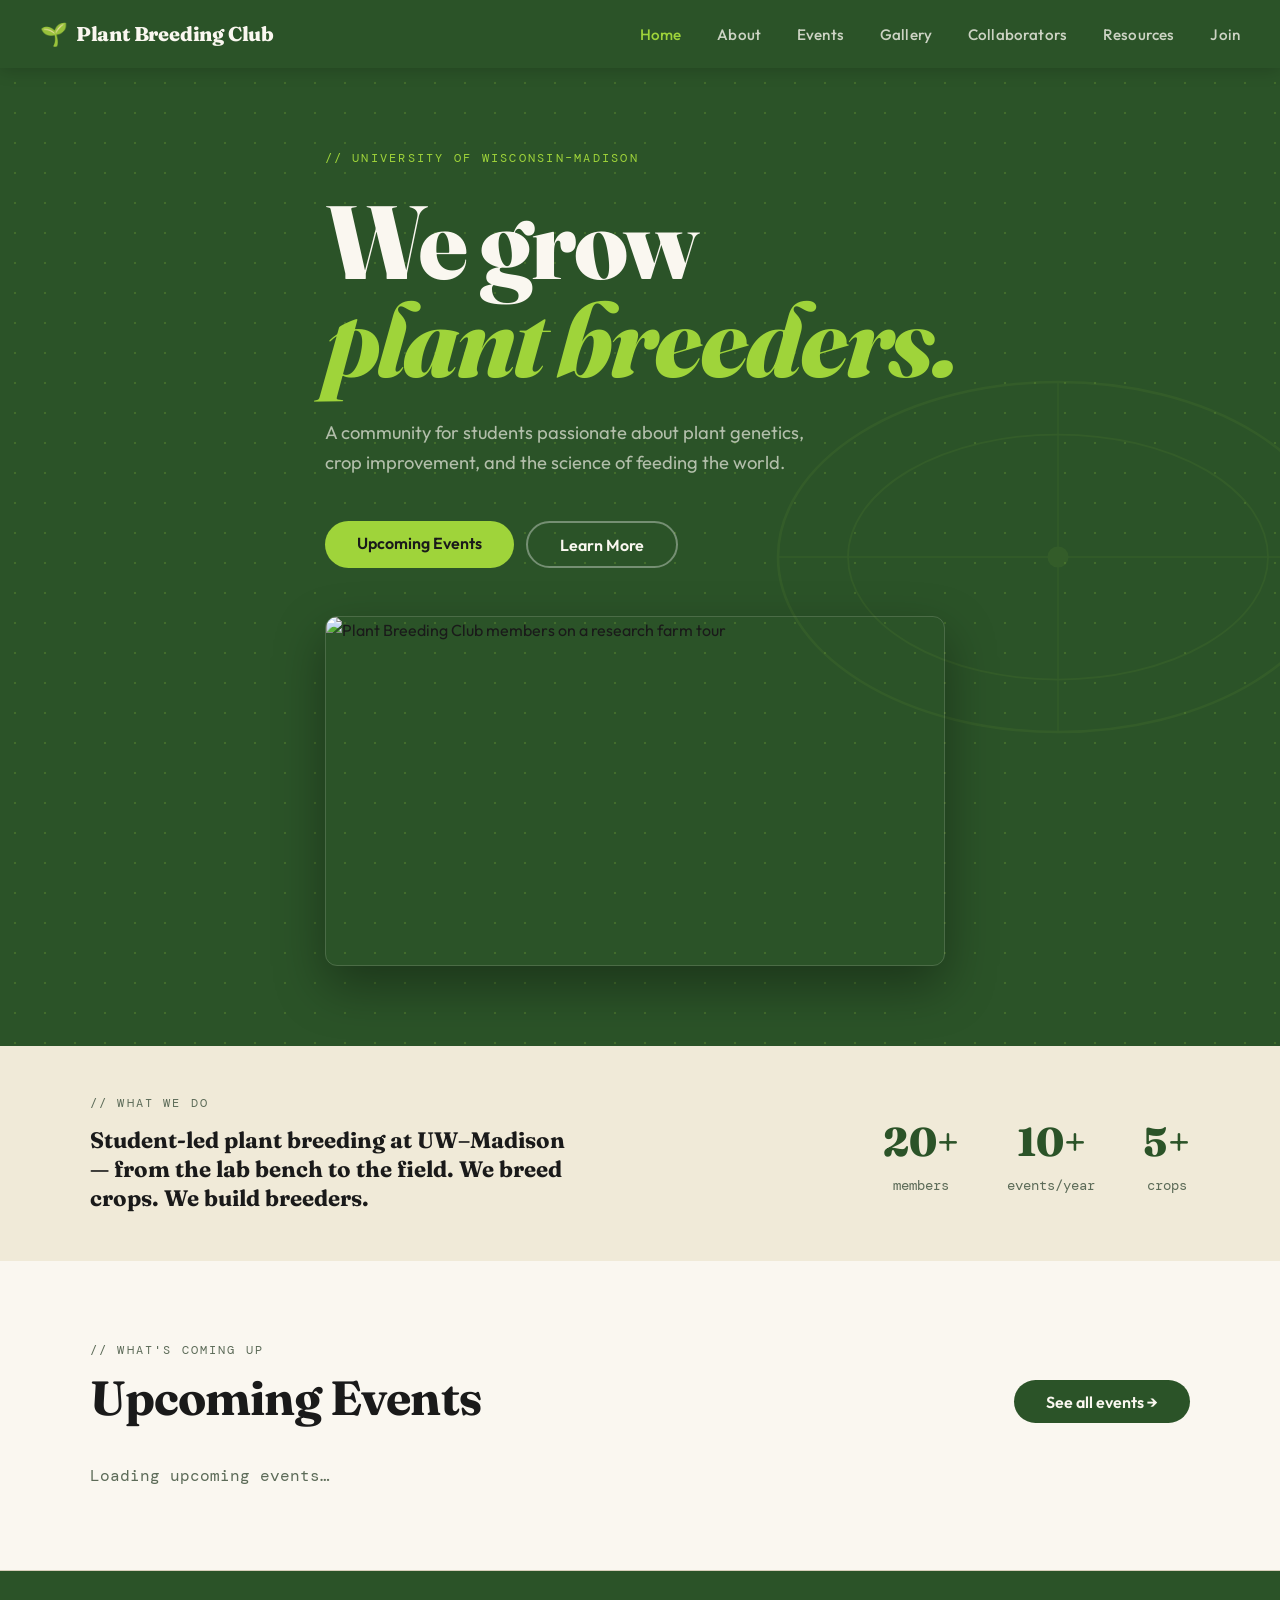
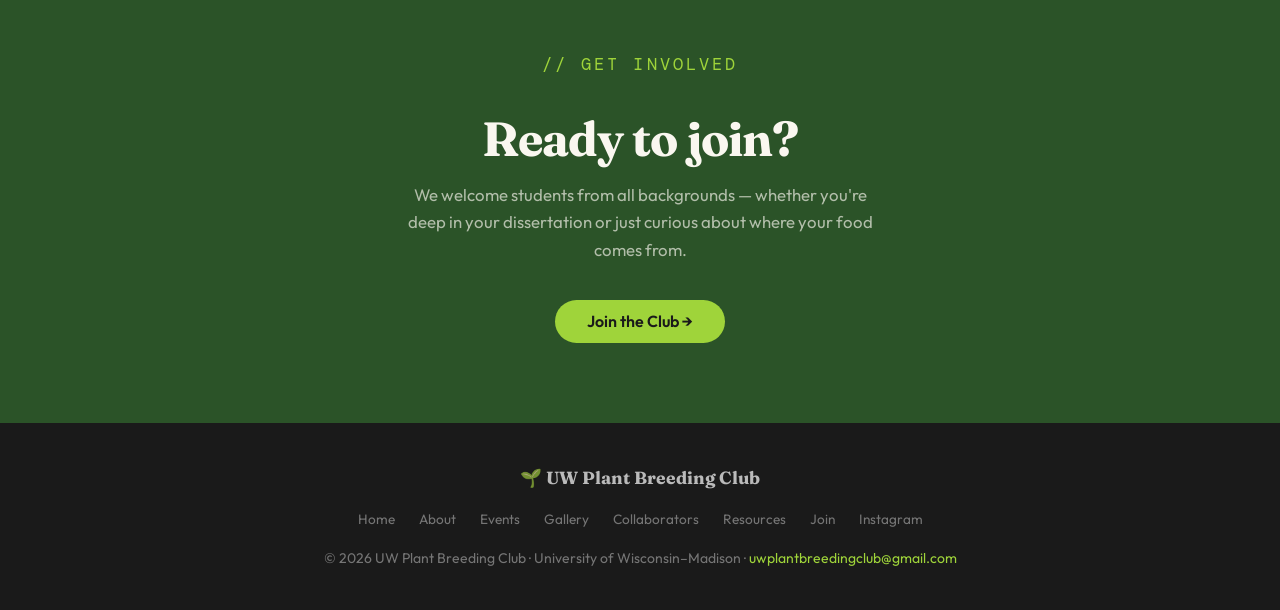
==== commit 8fb0d5c8: "Rename index_4.html to index.html" ====
--- a/index.html
+++ b/index.html
@@ -52,6 +52,18 @@
         <a href="events.html" class="btn btn-lime">Upcoming Events</a>
         <a href="about.html" class="btn btn-outline">Learn More</a>
       </div>
+
+      <!-- UPDATE: swap the Drive file ID below to change this photo. Get a
+           file's ID from its Drive share link (.../d/THIS_PART/view), make
+           sure it's shared "Anyone with the link: Viewer", then paste the
+           ID in place of the one here. -->
+      <div class="hero-photo-frame">
+        <img
+          class="hero-photo"
+          src="https://drive.google.com/thumbnail?id=1CF5X5Zlq9FpBnqDPJ-aQ2uCcT1R-e08_&sz=w1000"
+          alt="Plant Breeding Club members on a research farm tour"
+          loading="lazy" />
+      </div>
     </div>
   </section>
 
@@ -101,44 +113,14 @@
         <a href="events.html" class="btn btn-green">See all events →</a>
       </div>
 
-      <div class="card-grid">
-
-        <!-- EVENT CARD 1 -->
-        <div class="card">
-          <span class="card-badge">Journal Club</span>
-          <h3>Ethical Dilemmas in Plant Breeding</h3>
-          <p>Come meet the club, hear what we have planned for the semester, and grab some free pizza. Great for new members!</p>
-          <div class="card-meta">
-            <span>📅 April 20, 2026</span>
-            <span class="dot">·</span>
-            <span>📍 Moore 462</span>
-          </div>
-        </div>
-
-        <!-- EVENT CARD 2 -->
-        <div class="card">
-          <span class="card-badge">Lecture</span>
-          <h3>Weekly PBPG Seminar</h3>
-          <p>Learn about the research of PBPG graduate students through the weekly Graduate Student Seminar.</p>
-          <div class="card-meta">
-            <span>📅 April 24, 2026</span>
-            <span class="dot">·</span>
-            <span>📍 Moore 351</span>
-          </div>
-        </div>
-
-        <!-- EVENT CARD 3 -->
-        <div class="card">
-          <span class="card-badge">Breeding</span>
-          <h3>Eagle Heights Work Day</h3>
-          <p>A hands-in-the-dirt day to begin weeding and prepping our Eagle Heights plot for planting.</p>
-          <div class="card-meta">
-            <span>📅 May 2, 2026</span>
-            <span class="dot">·</span>
-            <span>📍 Eagle Heights Plot</span>
-          </div>
-        </div>
-
+      <!--
+        The 3 soonest events below are pulled automatically from the
+        club's Google Calendar by events-calendar.js — do not hand-edit
+        cards here. To add, move, or rename an event, edit it in
+        Google Calendar directly.
+      -->
+      <div class="card-grid" id="home-events-grid">
+        <p style="font-family: var(--font-mono); color: var(--muted);">Loading upcoming events…</p>
       </div>
     </div>
   </section>
@@ -179,6 +161,10 @@
     </div>
   </footer>
 
+  <!-- site-config.js + drive-utils.js must load before events-calendar.js -->
+  <script src="site-config.js"></script>
+  <script src="drive-utils.js"></script>
+  <script src="events-calendar.js"></script>
   <script src="script.js"></script>
 </body>
 </html>
--- a/style.css
+++ b/style.css
@@ -191,6 +191,23 @@
   display: flex;
   flex-wrap: wrap;
   gap: 0.75rem;
+}
+
+.hero-photo-frame {
+  margin-top: 3rem;
+  max-width: 620px;
+  border-radius: var(--radius);
+  overflow: hidden;
+  border: 1px solid rgba(250, 247, 240, 0.15);
+  box-shadow: 0 20px 50px rgba(0, 0, 0, 0.35);
+}
+
+.hero-photo {
+  display: block;
+  width: 100%;
+  height: auto;
+  aspect-ratio: 16 / 9;
+  object-fit: cover;
 }
 
 /* ============================================================
@@ -689,6 +706,7 @@
 
   .hero { padding: 3.5rem 1.5rem; min-height: auto; }
   .hero h1 { font-size: clamp(2.8rem, 14vw, 5rem); }
+  .hero-photo-frame { margin-top: 2rem; }
 
   .about-grid { grid-template-columns: 1fr; gap: 2.5rem; }
 
